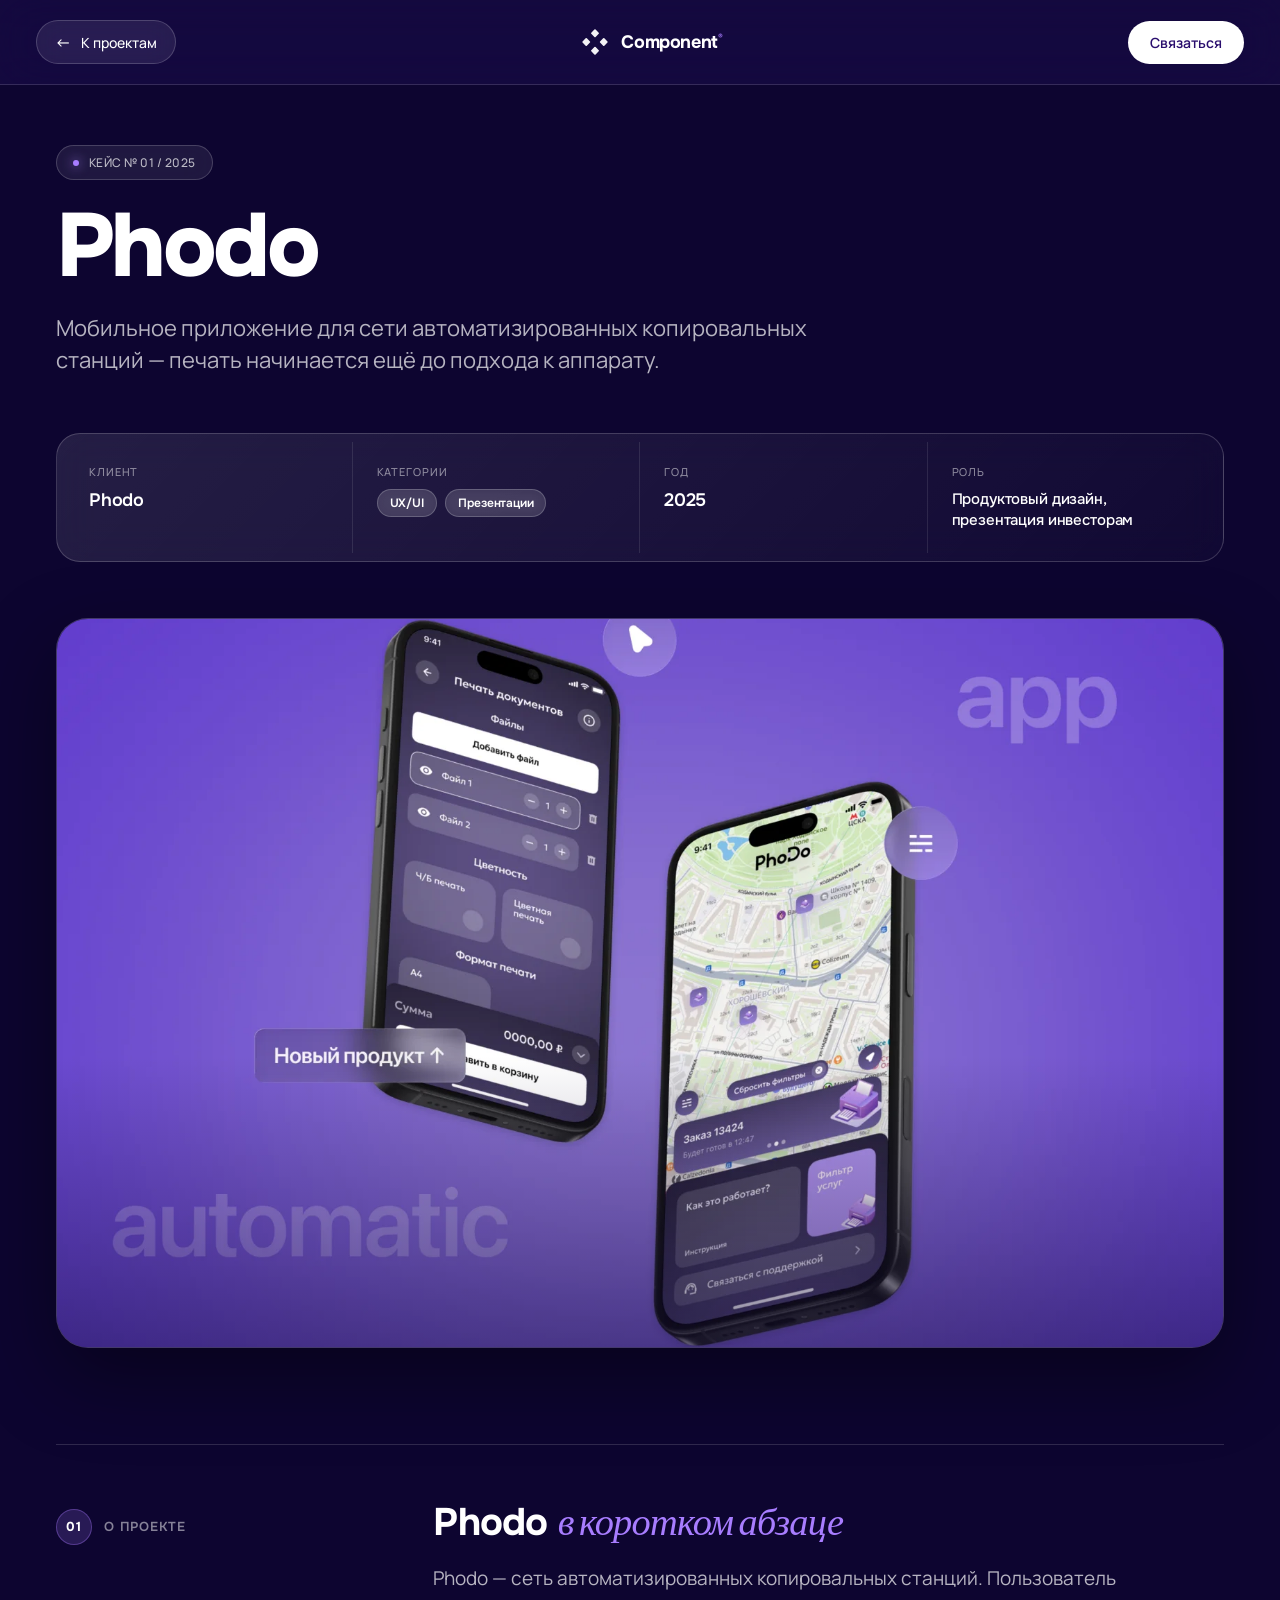
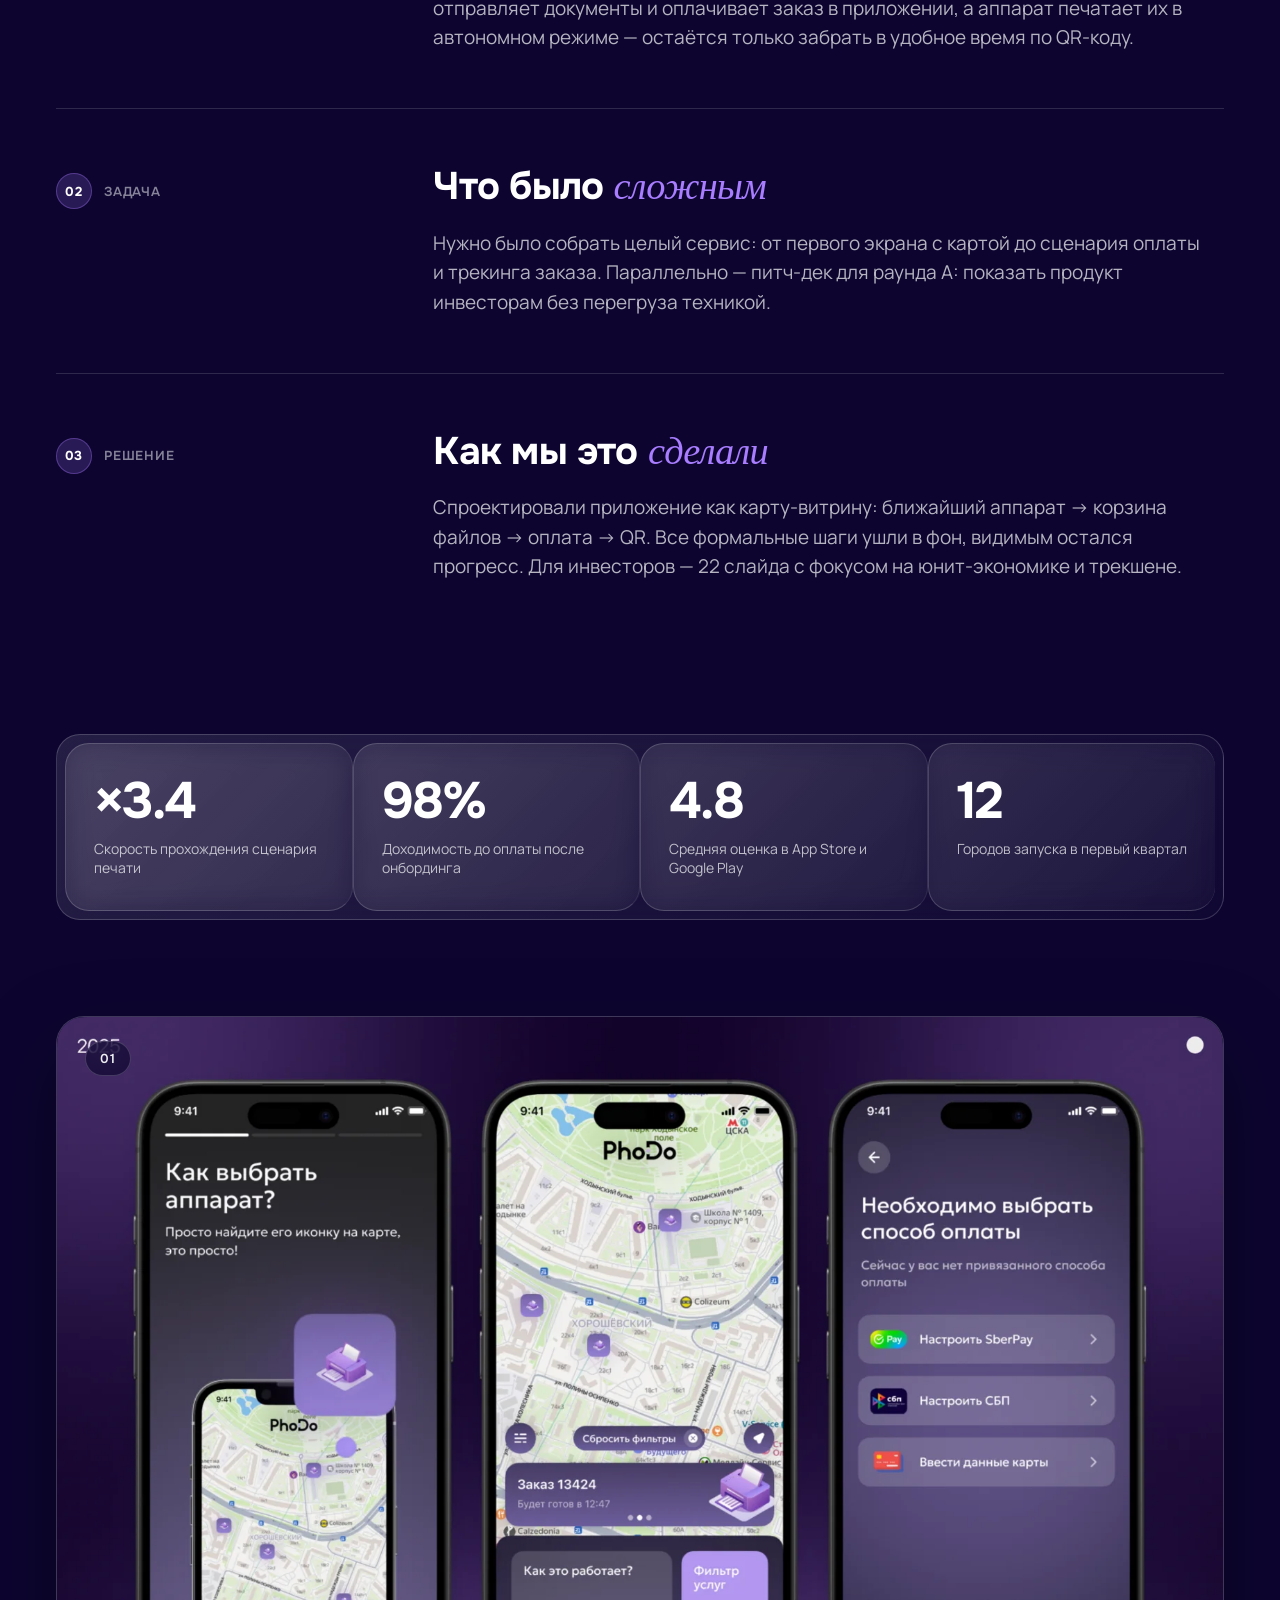
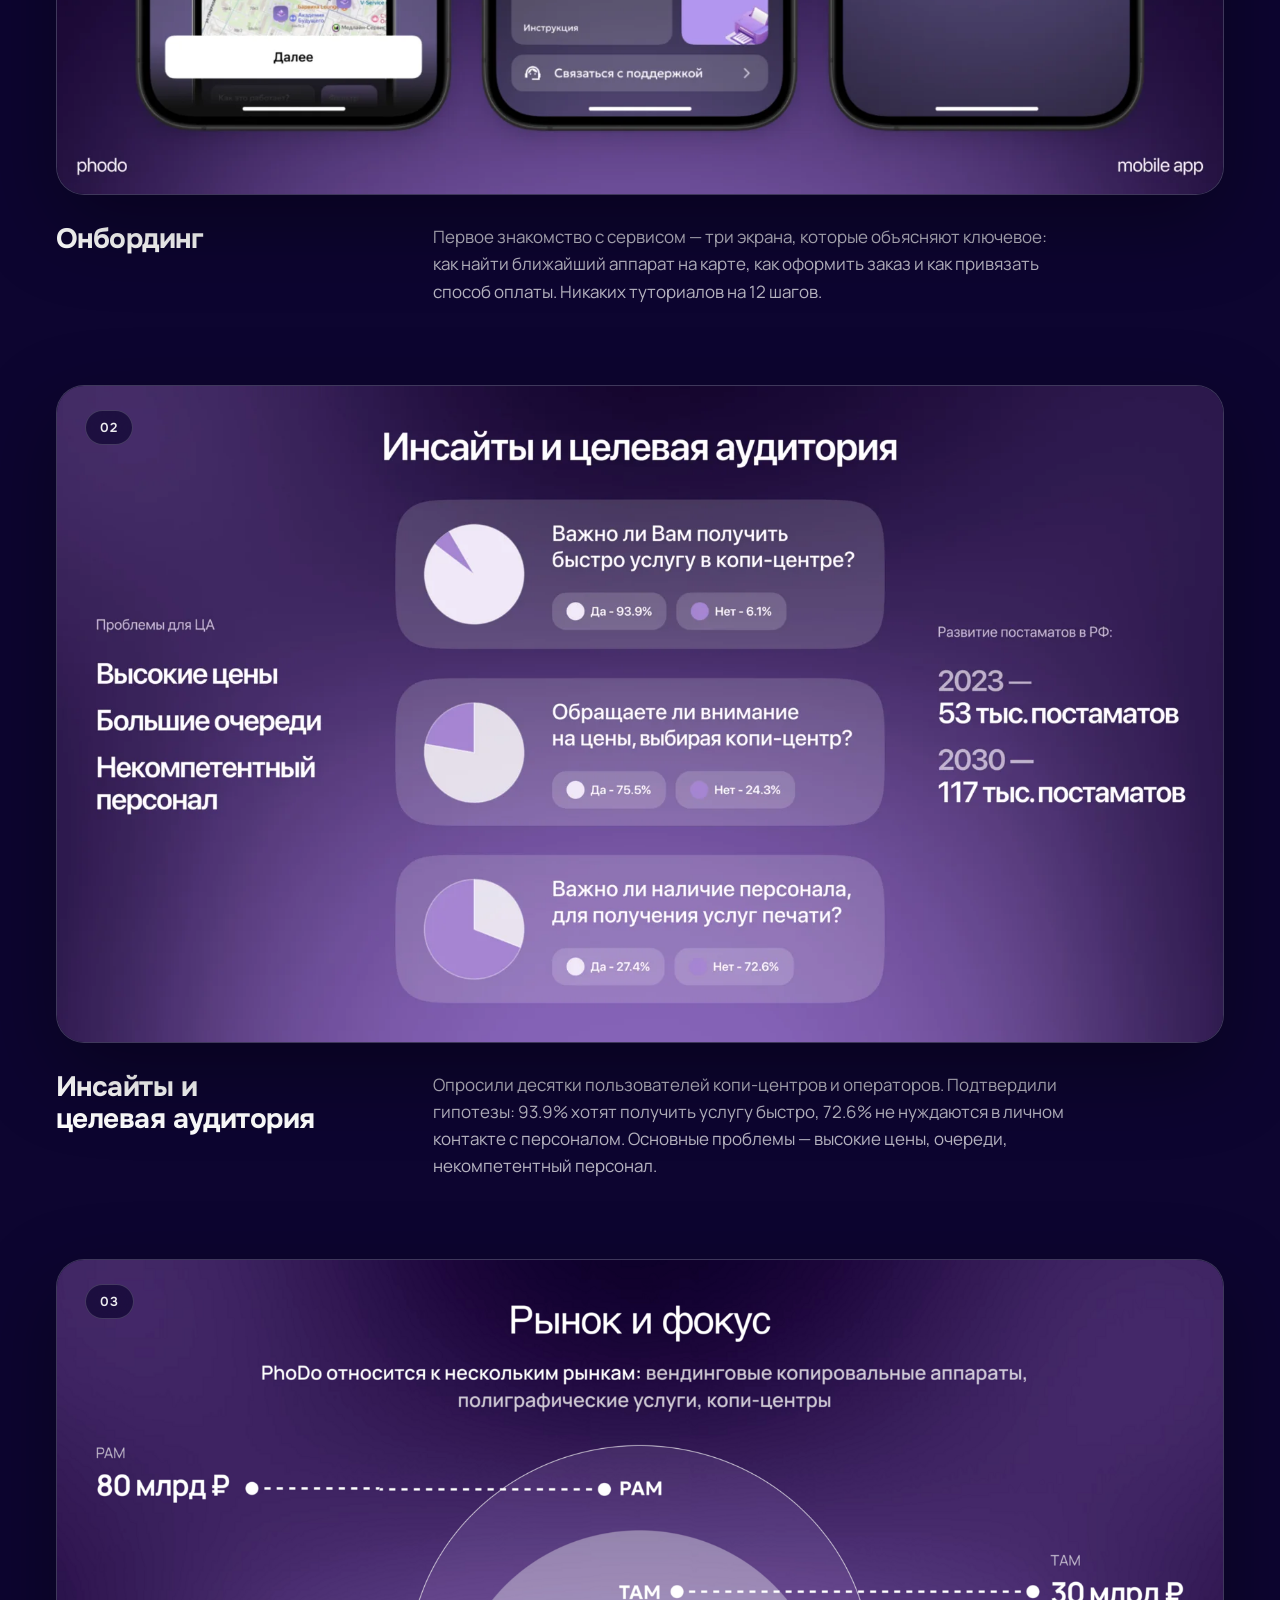
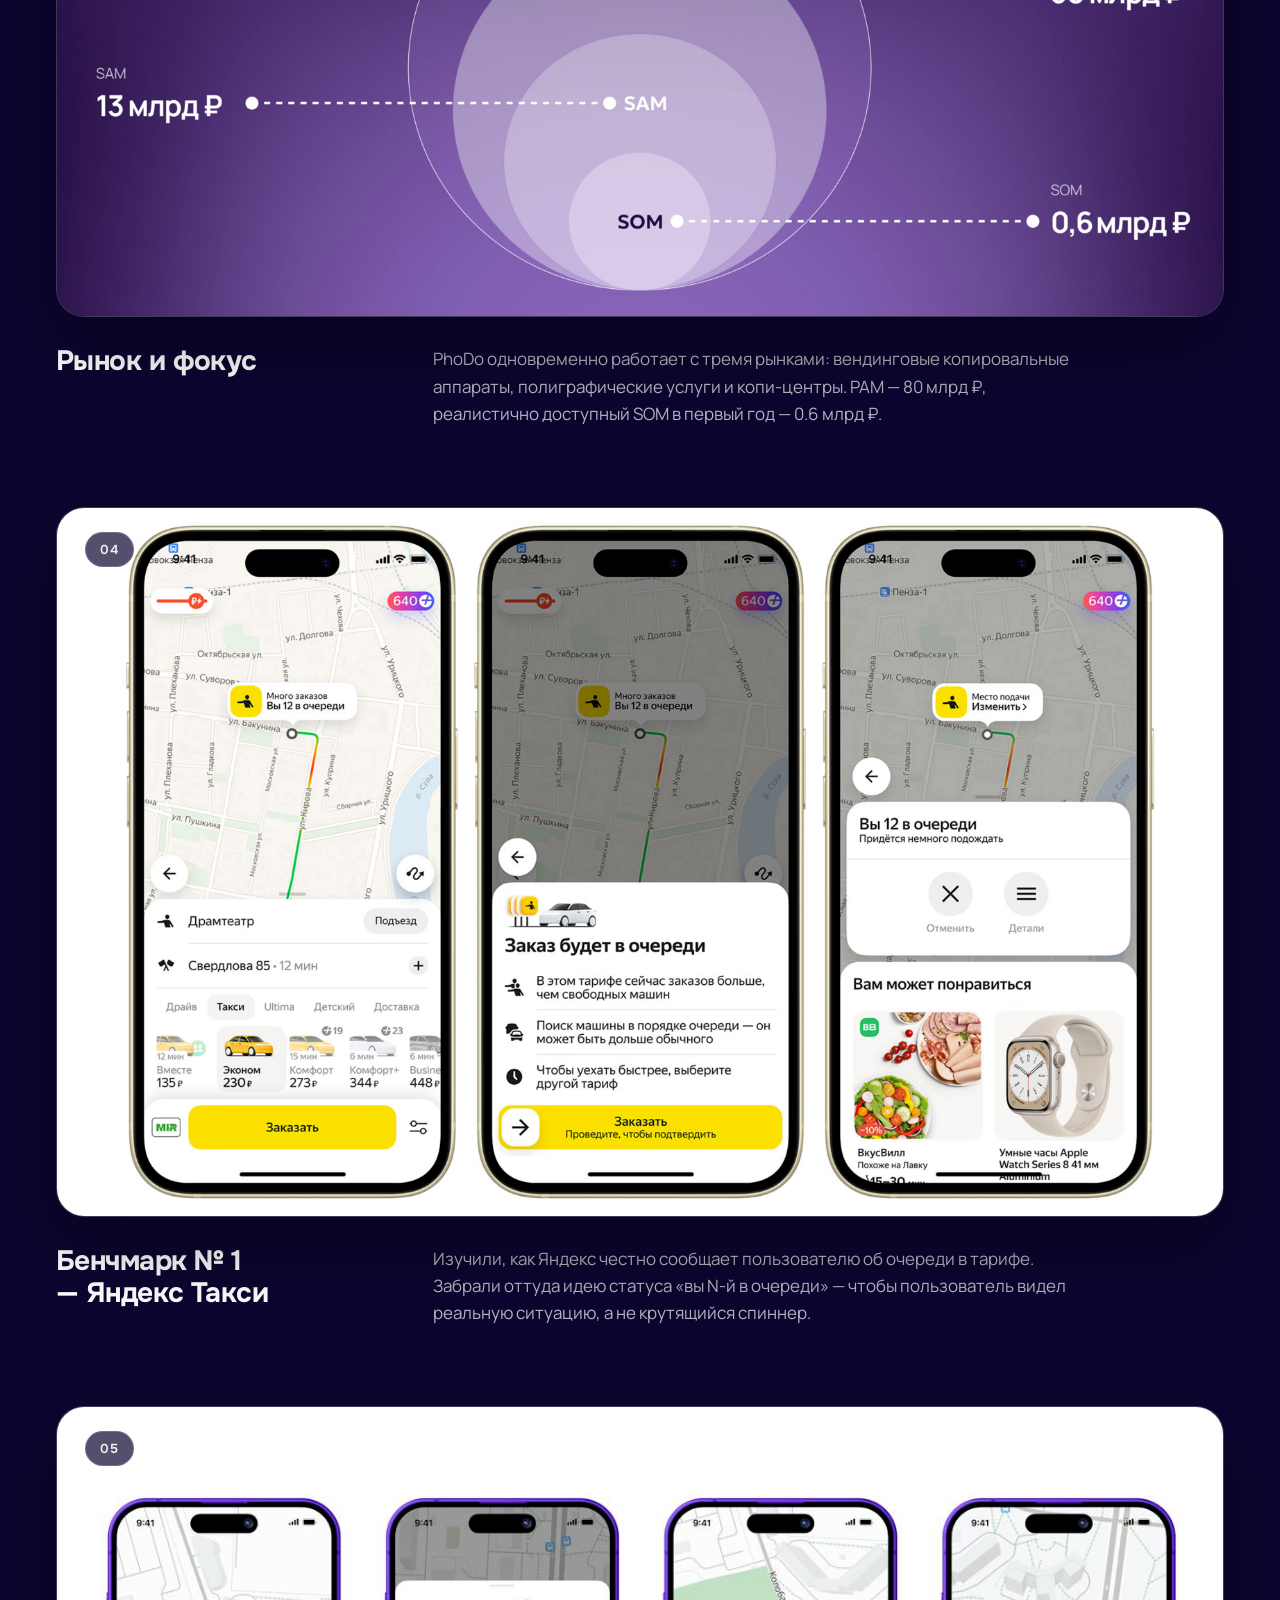
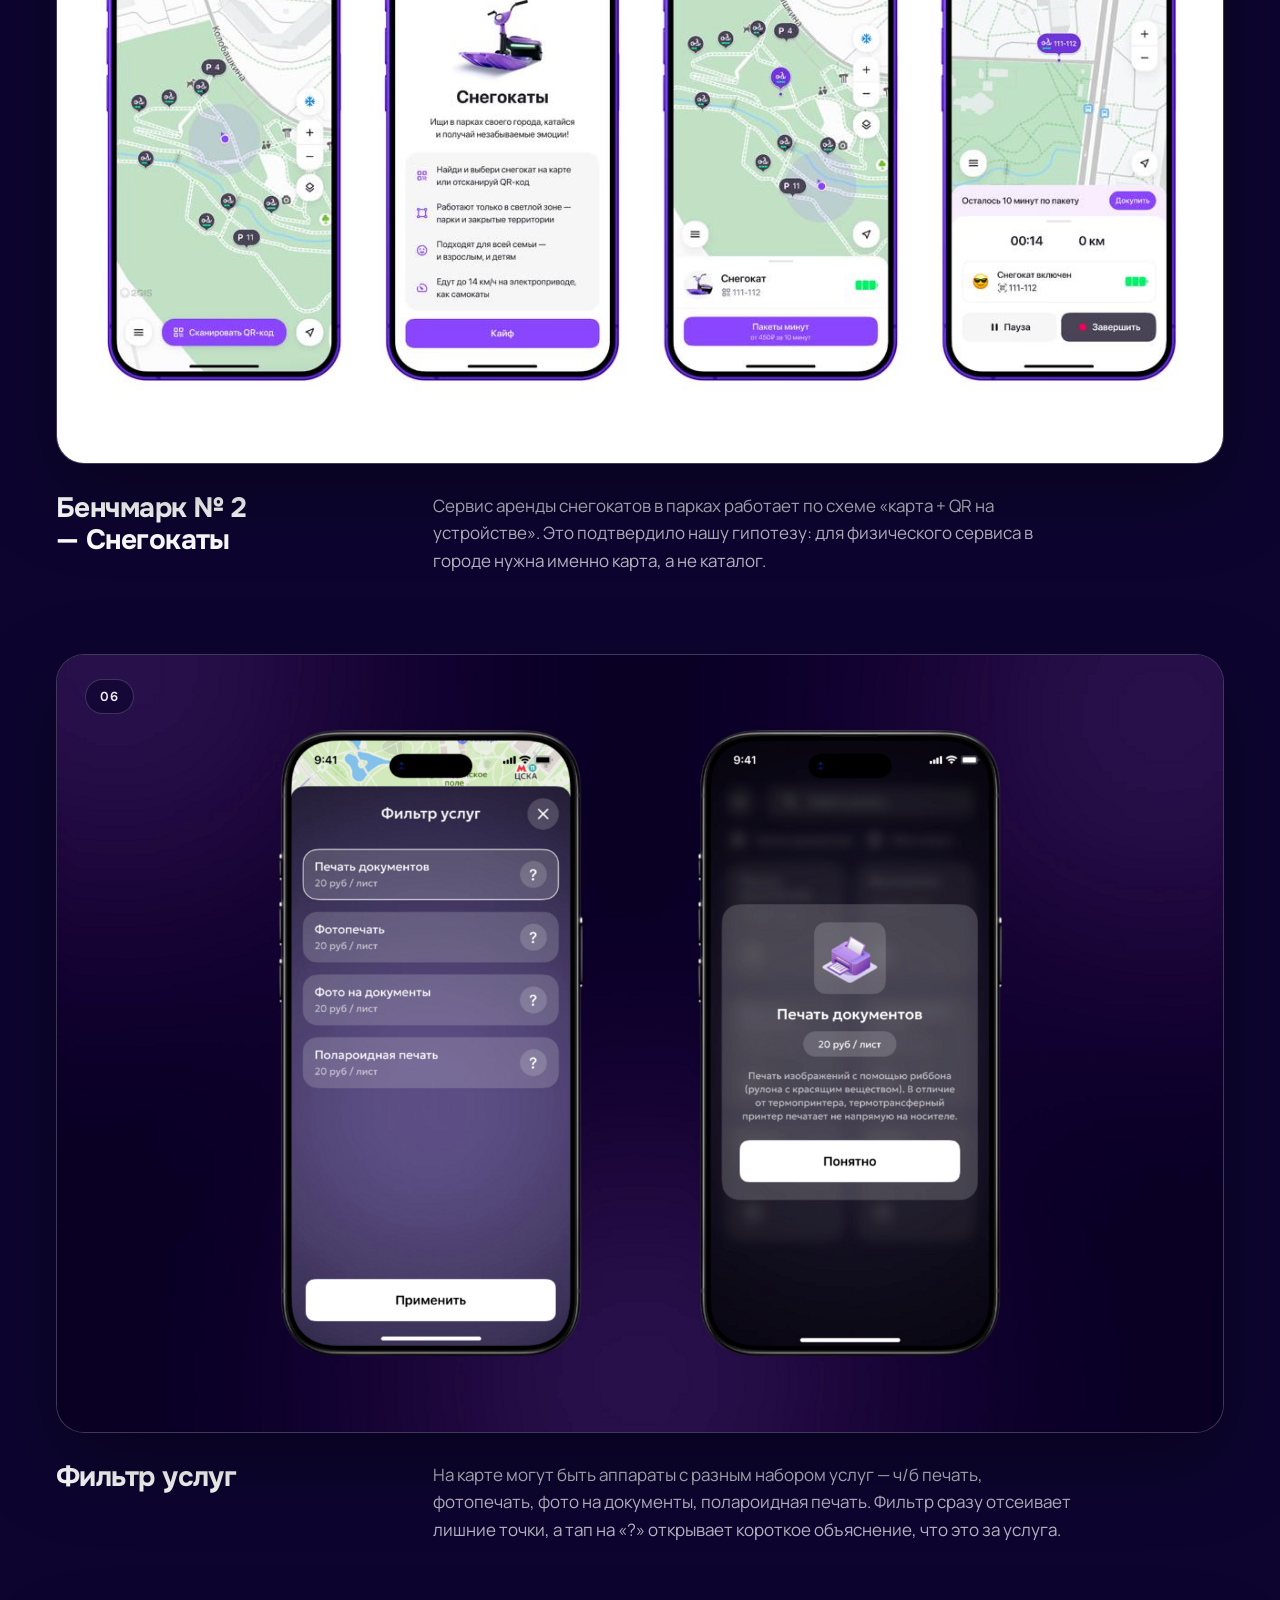
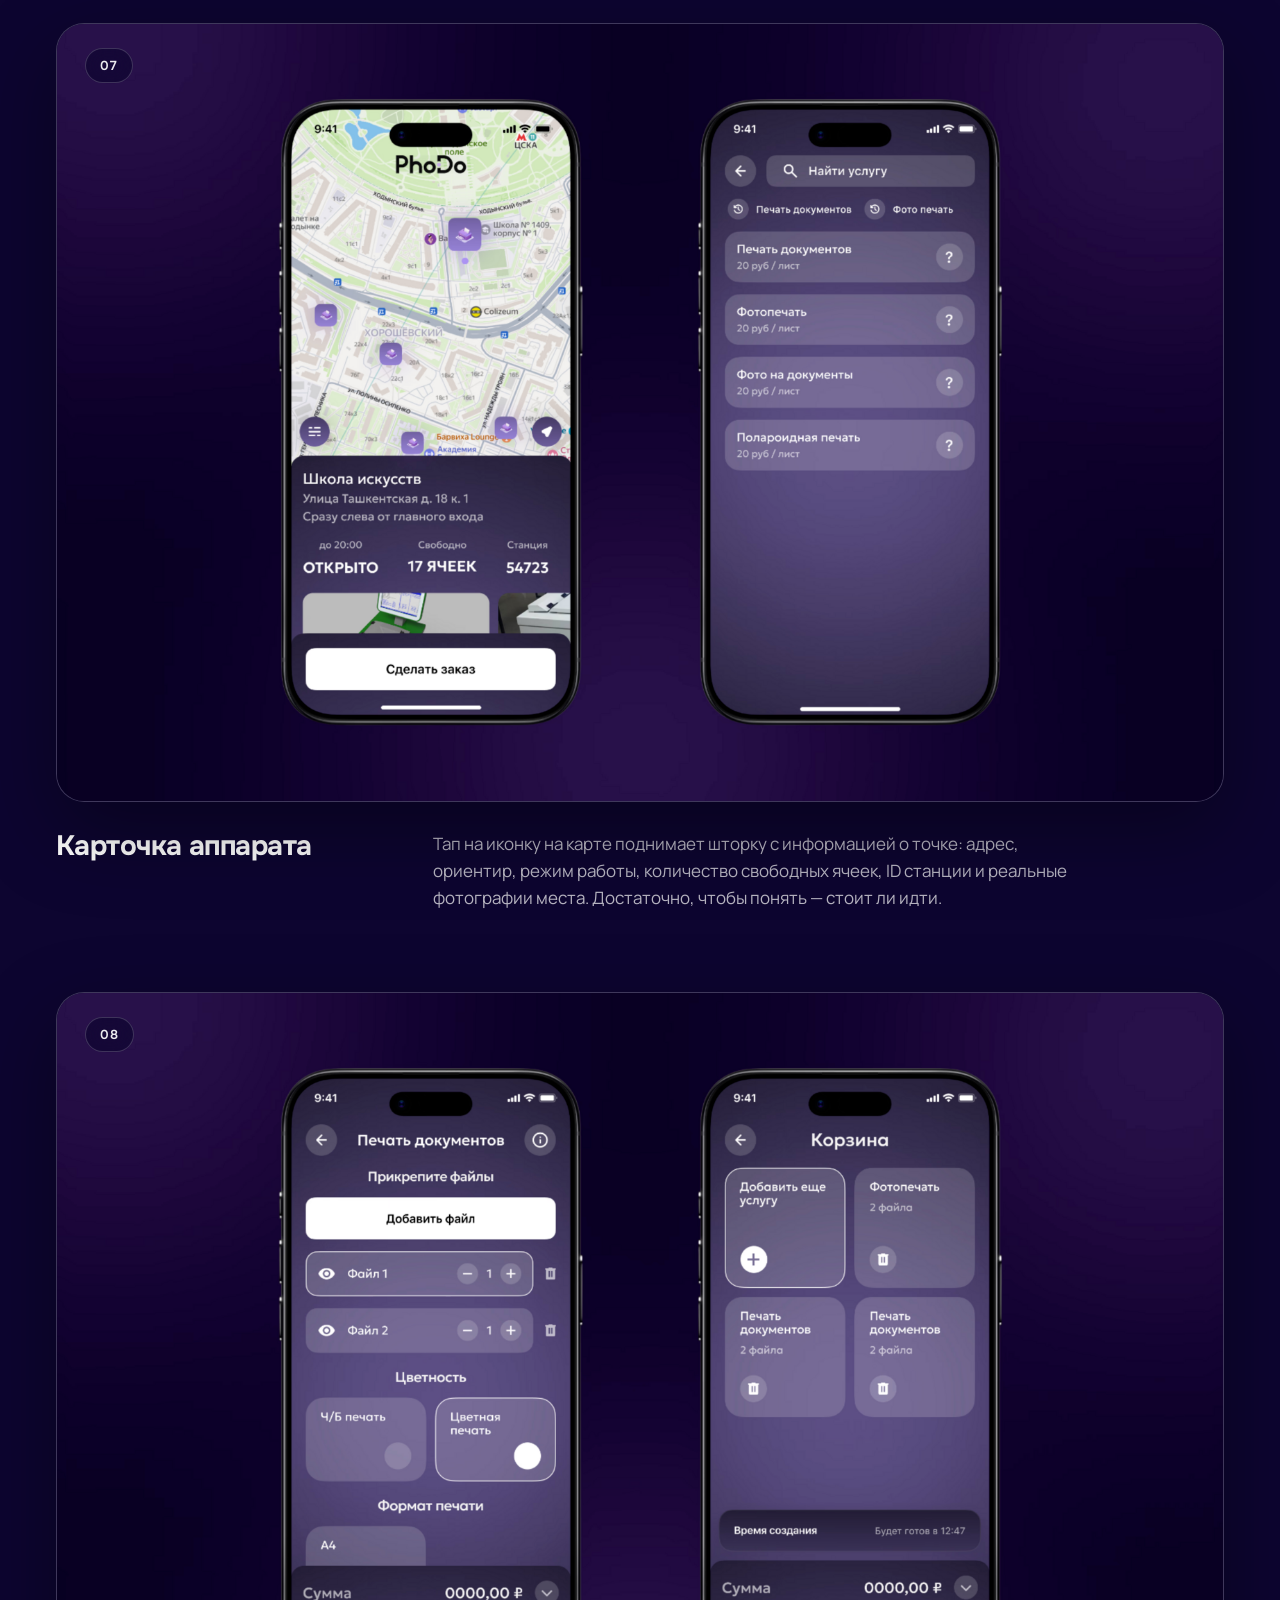
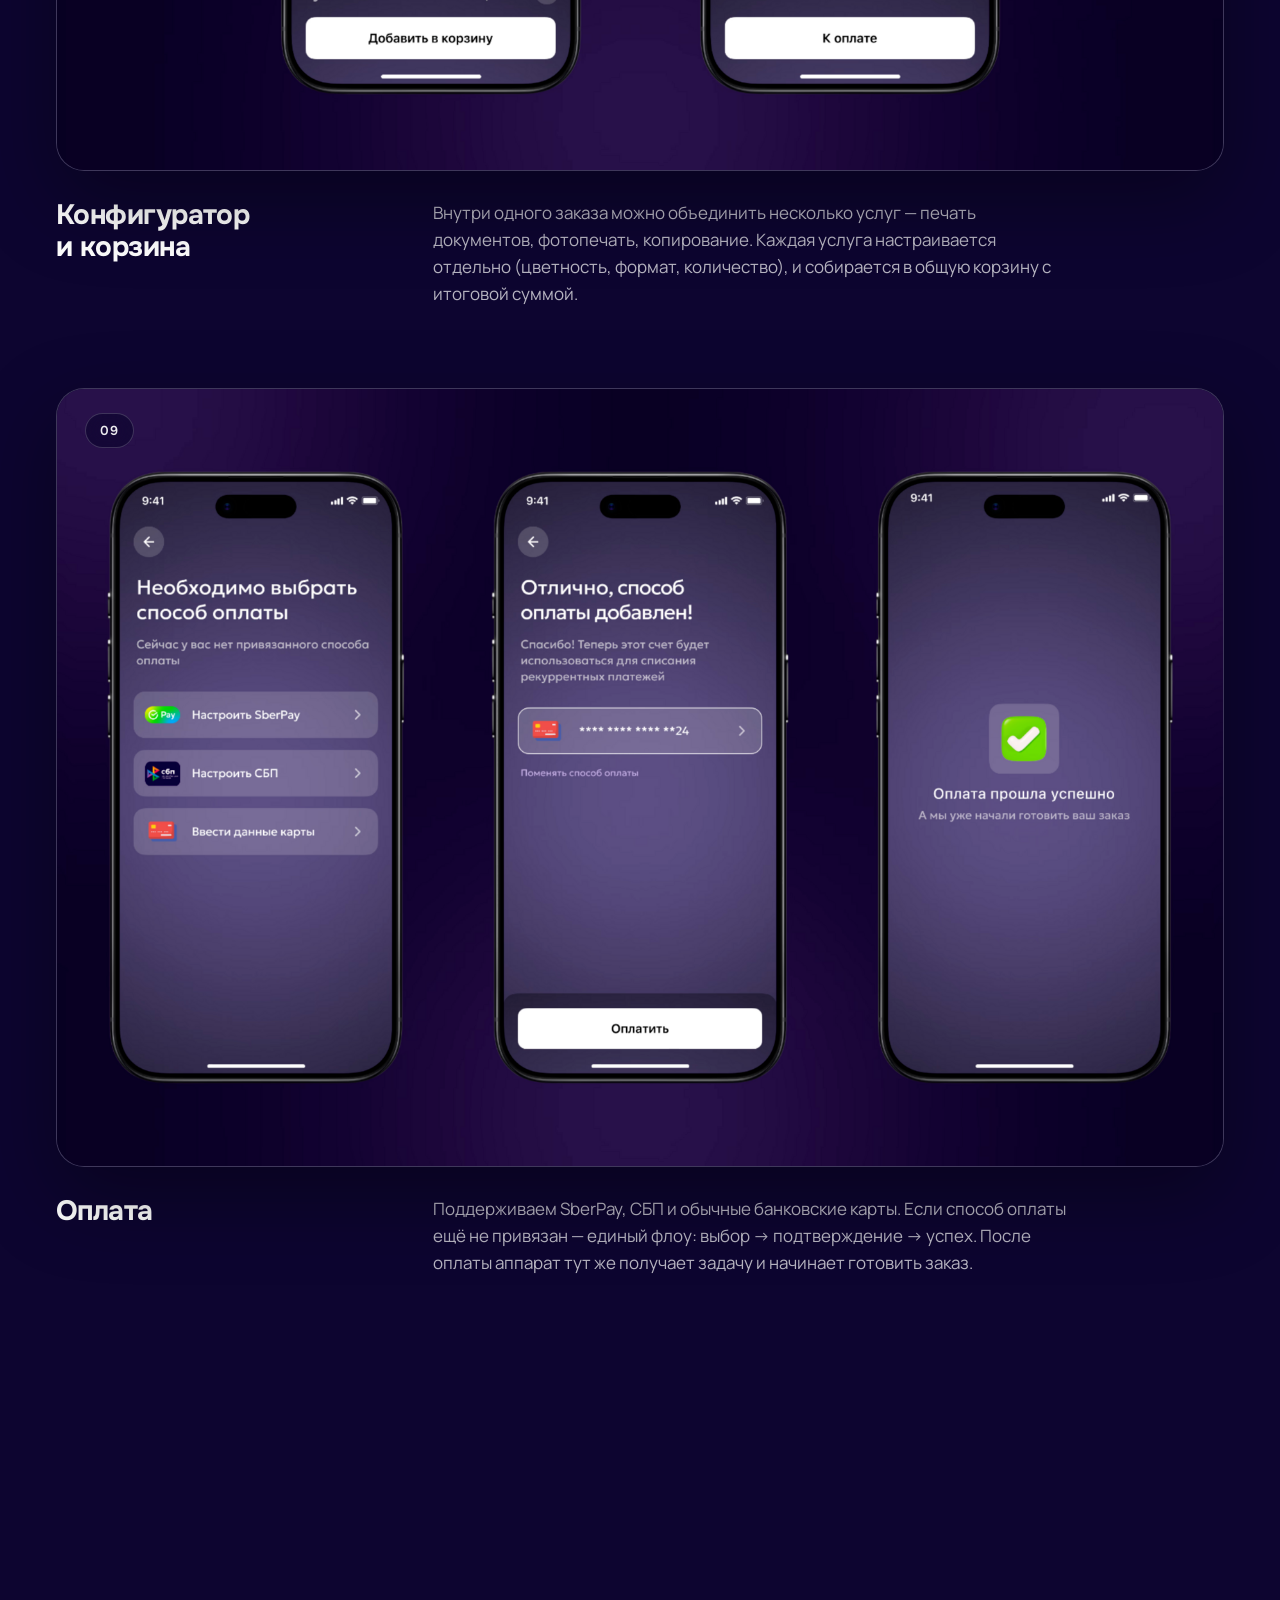
==== Case.html @ b70593be "Initial commit Created from https://vercel.com/new" ====
<!doctype html>
<html lang="ru">
<head>
<meta charset="utf-8" />
<meta name="viewport" content="width=device-width, initial-scale=1" />
<title>Кейс — Component®</title>
<link rel="stylesheet" href="case.css" />
<link rel="stylesheet" href="case-page.css" />
</head>
<body>

<nav class="cs-nav">
  <a href="Landing.html" class="cs-nav-back">
    <span style="font-size:16px">←</span> К проектам
  </a>
  <a href="Landing.html" class="cs-nav-logo" style="gap:12px;">
    <svg viewBox="0 0 32 32" width="28" height="28" aria-hidden="true">
      <g fill="rgba(255,255,255,0.95)">
        <rect x="12.5" y="2.5" width="7" height="7" rx="1" transform="rotate(45 16 6)"/>
        <rect x="2.5" y="12.5" width="7" height="7" rx="1" transform="rotate(45 6 16)"/>
        <rect x="22.5" y="12.5" width="7" height="7" rx="1" transform="rotate(45 26 16)"/>
        <rect x="12.5" y="22.5" width="7" height="7" rx="1" transform="rotate(45 16 26)"/>
      </g>
    </svg>
    <span>Component<sup style="font-size:10px;color:var(--bg-glow);font-weight:500">®</sup></span>
  </a>
  <a href="Landing.html#contact" class="cs-nav-cta">Связаться</a>
</nav>

<main id="cs-root" class="cs-wrap"></main>

<script src="cases-data.js"></script>
<script>
(function () {
  const params = new URLSearchParams(location.search);
  const id = params.get('id') || (window.CASES[0] && window.CASES[0].id);
  const data = window.CASES.find(c => c.id === id) || window.CASES[0];
  const root = document.getElementById('cs-root');

  if (!data) {
    root.innerHTML = '<h1 style="font-size:48px;font-family:var(--display)">Кейс не найден</h1><p style="color:var(--fg-dim);margin-top:16px"><a href="Landing.html" style="border-bottom:1px solid currentColor">Вернуться к проектам →</a></p>';
    return;
  }

  document.title = `${data.name} — Кейс · Component®`;

  const catLabels = data.cats.map(c => window.CAT_LABEL[c] || c);
  const otherCases = window.CASES.filter(c => c.id !== data.id).slice(0, 3);
  // pick 3 others, looping after current
  const idx = window.CASES.findIndex(c => c.id === data.id);
  const ordered = [...window.CASES.slice(idx + 1), ...window.CASES.slice(0, idx)].slice(0, 3);

  root.innerHTML = `
    <div class="cs-eyebrow"><span class="dot"></span> Кейс № ${data.num} / ${data.year}</div>

    <h1 class="cs-title">${data.name}</h1>

    <p class="cs-lead">${data.lead}</p>

    <div class="cs-meta">
      <div class="cs-meta-item">
        <span class="cs-meta-lbl">Клиент</span>
        <span class="cs-meta-val">${data.client}</span>
      </div>
      <div class="cs-meta-item">
        <span class="cs-meta-lbl">Категории</span>
        <span class="cs-meta-val">${catLabels.map(l => `<span class="pill">${l}</span>`).join(' ')}</span>
      </div>
      <div class="cs-meta-item">
        <span class="cs-meta-lbl">Год</span>
        <span class="cs-meta-val">${data.year}</span>
      </div>
      <div class="cs-meta-item">
        <span class="cs-meta-lbl">Роль</span>
        <span class="cs-meta-val" style="font-size:15px;line-height:1.4;font-weight:500">${data.role}</span>
      </div>
    </div>

    <div class="cs-img-cover">
      <img src="${data.cover}" alt="${data.name}" />
    </div>

    <section class="cs-story cs-reveal">
      <div class="cs-story-lbl"><span class="num">01</span>О проекте</div>
      <div>
        <h2 class="cs-story-h">${data.name} <em>в коротком абзаце</em></h2>
        <p class="cs-story-p">${data.about}</p>
      </div>
    </section>

    <section class="cs-story cs-reveal">
      <div class="cs-story-lbl"><span class="num">02</span>Задача</div>
      <div>
        <h2 class="cs-story-h">Что было <em>сложным</em></h2>
        <p class="cs-story-p">${data.challenge}</p>
      </div>
    </section>

    <section class="cs-story cs-reveal">
      <div class="cs-story-lbl"><span class="num">03</span>Решение</div>
      <div>
        <h2 class="cs-story-h">Как мы это <em>сделали</em></h2>
        <p class="cs-story-p">${data.solution}</p>
      </div>
    </section>

    ${data.stats && data.stats.length ? `
      <div class="cs-stats-row cs-reveal">
        ${data.stats.map(s => `
          <div class="cs-stat">
            <div class="v">${s.v}</div>
            <div class="l">${s.l}</div>
          </div>
        `).join('')}
      </div>
    ` : ''}

    ${data.gallery && data.gallery.length ? `
      <section class="cs-gallery">
        ${data.gallery.map((g, i) => `
          <figure class="cs-gallery-item cs-reveal">
            <div class="cs-gallery-img">
              <span class="cs-gallery-num">${String(i + 1).padStart(2, '0')}</span>
              <img src="${g.img}" alt="${g.title}" loading="lazy" />
            </div>
            <figcaption class="cs-gallery-cap">
              <h3>${g.title}</h3>
              <p>${g.text}</p>
            </figcaption>
          </figure>
        `).join('')}
      </section>
    ` : ''}

    <section class="cs-reveal" style="margin-top:80px">
      <div class="cs-others-head">
        <h2>Другие <em>работы</em></h2>
        <a href="Landing.html#works">Все проекты →</a>
      </div>
      <div class="cs-others-grid">
        ${ordered.map(c => `
          <a class="cs-other-card" href="Case.html?id=${c.id}">
            <img src="${c.cover}" alt="${c.name}" />
            <div class="label">
              <div>
                <div class="tag">${c.cats.map(cc => window.CAT_LABEL[cc]).join(' · ')} · ${c.year}</div>
                <div class="name">${c.name}</div>
              </div>
              <div class="arrow">→</div>
            </div>
          </a>
        `).join('')}
      </div>
    </section>

    <div class="cs-bigcta cs-reveal">
      <h3>Сделаем что-то <em>похожее</em> для вас?</h3>
      <p>Расскажите о задаче — ответим в течение одного рабочего дня и предложим, как двигаться дальше.</p>
      <a href="Landing.html#contact">Начать проект →</a>
    </div>
  `;

  // Reveal on scroll
  const io = new IntersectionObserver((entries) => {
    entries.forEach(e => {
      if (e.isIntersecting) {
        e.target.classList.add('in');
        io.unobserve(e.target);
      }
    });
  }, { threshold: 0.12 });
  root.querySelectorAll('.cs-reveal').forEach(el => io.observe(el));

  // Scroll to top on case change
  window.scrollTo({ top: 0, behavior: 'instant' });
})();
</script>
</body>
</html>
---- case.css ----
/* Case page — purple glassmorphism, matches Landing.html */

@import url('https://fonts.googleapis.com/css2?family=Onest:wght@400;500;600;700;800&family=Manrope:wght@400;500;600;700&family=Instrument+Serif:ital@0;1&display=swap');

:root {
  --bg-1: #1a0d4a;
  --bg-2: #4a1ea8;
  --bg-3: #7a3dd6;
  --bg-glow: #a87dff;
  --fg: #ffffff;
  --fg-dim: rgba(255, 255, 255, 0.7);
  --fg-mute: rgba(255, 255, 255, 0.5);
  --line: rgba(255, 255, 255, 0.14);
  --line-strong: rgba(255, 255, 255, 0.32);
  --glass-bg: rgba(255, 255, 255, 0.08);
  --glass-border: rgba(255, 255, 255, 0.18);
  --accent: #ffffff;
  --accent-ink: #2a0e6e;
  --display: 'Onest', 'Manrope', -apple-system, sans-serif;
  --body: 'Manrope', -apple-system, sans-serif;
  --serif: 'Instrument Serif', 'Times New Roman', serif;
}

* { box-sizing: border-box; margin: 0; padding: 0; }

html, body {
  background: #0d0530;
  color: var(--fg);
  font-family: var(--body);
  -webkit-font-smoothing: antialiased;
  text-rendering: optimizeLegibility;
}
a { color: inherit; text-decoration: none; }
button { font: inherit; color: inherit; background: none; border: none; cursor: pointer; }
img { max-width: 100%; display: block; }

/* purple ambience like landing hero */
body::before {
  content: '';
  position: fixed; inset: 0;
  background:
    radial-gradient(ellipse 80% 60% at 70% 10%, rgba(168, 125, 255, 0.45), transparent 60%),
    radial-gradient(ellipse 70% 50% at 20% 90%, rgba(122, 61, 214, 0.45), transparent 60%),
    linear-gradient(180deg, #2a0e6e 0%, #1a0848 50%, #0d0530 100%);
  z-index: -2;
  pointer-events: none;
}
/* soft glass orbs */
body::after {
  content: '';
  position: fixed;
  width: 480px; height: 480px;
  border-radius: 50%;
  top: 40%; left: -180px;
  background: radial-gradient(circle, rgba(168,125,255,0.35), transparent 65%);
  filter: blur(40px);
  z-index: -1;
  pointer-events: none;
}

/* nav */
.cs-nav {
  position: sticky; top: 0; z-index: 50;
  display: flex; align-items: center; justify-content: space-between;
  padding: 20px 36px;
  background: rgba(26, 13, 74, 0.6);
  backdrop-filter: blur(24px);
  -webkit-backdrop-filter: blur(24px);
  border-bottom: 1px solid var(--line);
}
.cs-nav-back {
  display: inline-flex; align-items: center; gap: 10px;
  padding: 10px 18px;
  background: var(--glass-bg);
  border: 1px solid var(--glass-border);
  border-radius: 999px;
  font-size: 14px; font-weight: 500;
  backdrop-filter: blur(14px);
  transition: background .25s, border-color .25s;
}
.cs-nav-back:hover { background: rgba(255,255,255,0.14); border-color: rgba(255,255,255,0.32); }
.cs-nav-logo {
  font-family: var(--display); font-weight: 700; font-size: 18px; letter-spacing: -0.02em;
  display: inline-flex; align-items: center; gap: 10px;
}
.cs-nav-logo-mark {
  width: 28px; height: 28px;
  border-radius: 8px;
  background: linear-gradient(135deg, rgba(255,255,255,0.95), rgba(168,125,255,0.7));
  display: flex; align-items: center; justify-content: center;
  font-family: var(--serif); font-style: italic; color: var(--accent-ink); font-size: 18px; font-weight: 400;
}
.cs-nav-cta {
  padding: 12px 22px;
  background: var(--fg);
  color: var(--accent-ink);
  border-radius: 999px;
  font-weight: 600; font-size: 14px;
  transition: transform .25s, box-shadow .25s;
}
.cs-nav-cta:hover { transform: translateY(-1px); box-shadow: 0 12px 32px rgba(255,255,255,0.18); }

/* page */
.cs-wrap { max-width: 1240px; margin: 0 auto; padding: 60px 36px 120px; position: relative; z-index: 1; }

/* header */
.cs-eyebrow {
  display: inline-flex; align-items: center; gap: 10px;
  padding: 8px 16px;
  background: var(--glass-bg);
  border: 1px solid var(--glass-border);
  border-radius: 999px;
  backdrop-filter: blur(14px);
  font-family: var(--body); font-size: 12px; letter-spacing: 0.04em;
  text-transform: uppercase; color: var(--fg-dim); font-weight: 500;
  margin-bottom: 24px;
}
.cs-eyebrow .dot { width: 6px; height: 6px; border-radius: 50%; background: var(--bg-glow); box-shadow: 0 0 12px var(--bg-glow); }

.cs-title {
  font-family: var(--display);
  font-weight: 800;
  font-size: clamp(48px, 7vw, 96px);
  line-height: 0.95;
  letter-spacing: -0.04em;
  margin-bottom: 24px;
}
.cs-title em { font-family: var(--serif); font-style: italic; font-weight: 400; color: var(--bg-glow); }

.cs-lead {
  font-size: 22px;
  line-height: 1.45;
  color: var(--fg-dim);
  max-width: 64ch;
  margin-bottom: 56px;
}

/* meta strip — glass card */
.cs-meta {
  display: grid;
  grid-template-columns: repeat(4, 1fr);
  gap: 0;
  padding: 8px;
  background: linear-gradient(135deg, rgba(255,255,255,0.1), rgba(255,255,255,0.02));
  border: 1px solid var(--glass-border);
  border-radius: 24px;
  backdrop-filter: blur(18px);
  -webkit-backdrop-filter: blur(18px);
  margin-bottom: 56px;
}
.cs-meta-item {
  padding: 22px 24px;
  border-right: 1px solid rgba(255,255,255,0.1);
  display: flex; flex-direction: column; gap: 10px;
}
.cs-meta-item:last-child { border-right: none; }
.cs-meta-lbl {
  font-family: var(--body); font-size: 11px; letter-spacing: 0.08em;
  text-transform: uppercase; color: var(--fg-mute); font-weight: 500;
}
.cs-meta-val {
  font-family: var(--display); font-size: 18px; font-weight: 600;
  letter-spacing: -0.01em;
}
.cs-meta-val .pill {
  display: inline-block;
  padding: 5px 12px;
  background: rgba(255,255,255,0.12);
  border: 1px solid rgba(255,255,255,0.2);
  border-radius: 999px;
  font-size: 12px;
  font-weight: 600;
  margin-right: 4px;
  backdrop-filter: blur(8px);
}

/* cover — purple glass scene */
.cs-cover {
  position: relative;
  aspect-ratio: 16/10;
  border-radius: 32px;
  overflow: hidden;
  background:
    radial-gradient(ellipse 60% 80% at 30% 30%, rgba(168, 125, 255, 0.55), transparent 60%),
    radial-gradient(ellipse 60% 80% at 80% 80%, rgba(122, 61, 214, 0.55), transparent 60%),
    linear-gradient(160deg, #4a1ea8 0%, #2a0e6e 100%);
  margin-bottom: 80px;
  border: 1px solid var(--glass-border);
  box-shadow: 0 30px 80px rgba(42, 14, 110, 0.5);
}
.cs-cover::before {
  content: ''; position: absolute;
  width: 360px; height: 360px; border-radius: 50%;
  top: -120px; right: -80px;
  background: radial-gradient(circle, rgba(168,125,255,0.5), transparent 65%);
  filter: blur(30px);
}
.cs-cover-stamp {
  position: absolute; top: 28px; left: 32px;
  font-family: var(--display); font-size: 14px; font-weight: 600;
  color: rgba(255,255,255,0.85);
  letter-spacing: -0.01em;
  z-index: 2;
}
.cs-cover-dot {
  position: absolute; top: 28px; right: 32px;
  width: 14px; height: 14px; border-radius: 50%;
  background: rgba(255,255,255,0.95);
  box-shadow: 0 0 0 6px rgba(255,255,255,0.12);
  z-index: 2;
}
.cs-cover-foot {
  position: absolute; left: 0; right: 0; bottom: 0;
  display: flex; justify-content: space-between;
  padding: 24px 32px;
  font-family: var(--display); font-size: 14px; font-weight: 500;
  color: rgba(255,255,255,0.75);
  letter-spacing: -0.005em;
  z-index: 2;
}
.cs-cover-phones {
  position: absolute; inset: 12% 8% 0 8%;
  display: grid; grid-template-columns: repeat(3, 1fr); gap: 28px;
  align-items: end;
  z-index: 1;
}
.cs-phone {
  position: relative;
  background: #0a0a0a;
  border-radius: 36px;
  border: 4px solid rgba(255,255,255,0.1);
  aspect-ratio: 9/19;
  overflow: hidden;
  box-shadow: 0 30px 80px rgba(0,0,0,0.5), 0 0 0 1px rgba(255,255,255,0.06);
}
.cs-phone::before {
  content: ''; position: absolute; top: 8px; left: 50%;
  transform: translateX(-50%);
  width: 86px; height: 24px; border-radius: 14px;
  background: #000;
  z-index: 2;
}
.cs-phone .scr {
  position: absolute; inset: 0;
  background: linear-gradient(180deg, #4a1ea8 0%, #1a0848 100%);
  padding: 44px 16px 16px;
  display: flex; flex-direction: column;
  font-size: 10px; color: #fff;
}
.cs-phone .scr-time {
  position: absolute; top: 16px; left: 22px;
  font-size: 11px; font-weight: 600;
}
.cs-phone .scr-bars {
  position: absolute; top: 16px; right: 22px;
  display: flex; gap: 4px;
}
.cs-phone .scr-bars i {
  display: block; width: 4px; height: 8px; background: #fff; border-radius: 1px;
}

/* section heading */
.cs-h2 {
  font-family: var(--display);
  font-weight: 700;
  font-size: clamp(36px, 4.5vw, 64px);
  letter-spacing: -0.03em;
  line-height: 1;
  margin: 80px 0 24px;
}
.cs-h2 em { font-family: var(--serif); font-style: italic; font-weight: 400; color: var(--bg-glow); }

/* photo + description block */
.cs-block {
  display: grid;
  grid-template-columns: 1.4fr 1fr;
  gap: 48px;
  align-items: center;
  margin-bottom: 60px;
}
.cs-block.is-reverse { grid-template-columns: 1fr 1.4fr; }
.cs-block.is-reverse .cs-block-media { order: 2; }
.cs-block-media {
  border-radius: 28px;
  overflow: hidden;
  aspect-ratio: 4/3;
  background: rgba(255,255,255,0.04);
  border: 1px solid var(--glass-border);
  position: relative;
  backdrop-filter: blur(14px);
  box-shadow: 0 30px 60px rgba(42, 14, 110, 0.35);
}
.cs-block-media .ph-purple {
  position: absolute; inset: 0;
  background:
    radial-gradient(circle at 30% 20%, rgba(168, 125, 255, 0.55), transparent 55%),
    radial-gradient(circle at 70% 80%, rgba(255,255,255,0.2), transparent 55%),
    linear-gradient(135deg, #4a1ea8, #1a0848);
}
.cs-block-media .ph-violet {
  position: absolute; inset: 0;
  background:
    radial-gradient(circle at 70% 30%, rgba(168, 125, 255, 0.65), transparent 55%),
    linear-gradient(135deg, #2a0e6e, #0d0530);
}
.cs-block-media .ph-glow {
  position: absolute; inset: 0;
  background:
    radial-gradient(circle at 40% 60%, rgba(255, 255, 255, 0.25), transparent 55%),
    radial-gradient(circle at 80% 20%, rgba(168, 125, 255, 0.4), transparent 55%),
    linear-gradient(135deg, #4a1ea8, #2a0e6e);
}
.cs-block-media .ph-stripes {
  position: absolute; inset: 0;
  background-image: repeating-linear-gradient(135deg, transparent 0 18px, rgba(255,255,255,0.06) 18px 19px);
}
.cs-block-media .ph-label {
  position: absolute; bottom: 22px; left: 24px;
  display: inline-flex; align-items: center; gap: 8px;
  padding: 6px 12px;
  background: rgba(0,0,0,0.32);
  border: 1px solid rgba(255,255,255,0.15);
  border-radius: 999px;
  backdrop-filter: blur(10px);
  font-size: 11px; letter-spacing: 0.06em;
  text-transform: uppercase; color: rgba(255,255,255,0.85); font-weight: 500;
}
.cs-block-media .ph-orb {
  position: absolute;
  width: 56%; height: 56%;
  top: 22%; left: 22%;
  border-radius: 50%;
  background: linear-gradient(135deg, rgba(255,255,255,0.5), rgba(168,125,255,0.3));
  border: 1px solid rgba(255,255,255,0.25);
  backdrop-filter: blur(20px);
  box-shadow: 0 20px 60px rgba(0,0,0,0.4);
  display: flex; align-items: center; justify-content: center;
  color: rgba(255,255,255,0.92);
  font-family: var(--serif); font-style: italic; font-size: 5rem;
  font-weight: 400;
}

.cs-block-num {
  display: inline-block;
  padding: 6px 14px;
  background: var(--glass-bg);
  border: 1px solid var(--glass-border);
  border-radius: 999px;
  backdrop-filter: blur(14px);
  font-size: 11px; letter-spacing: 0.08em;
  text-transform: uppercase; color: var(--fg-dim);
  margin-bottom: 18px; font-weight: 500;
}
.cs-block-h {
  font-family: var(--display); font-weight: 700;
  font-size: clamp(28px, 2.8vw, 40px);
  letter-spacing: -0.025em; line-height: 1.05;
  margin-bottom: 18px;
}
.cs-block-h em { font-family: var(--serif); font-style: italic; font-weight: 400; color: var(--bg-glow); }
.cs-block-p {
  font-size: 17px; line-height: 1.6; color: var(--fg-dim);
  max-width: 52ch;
}

/* outcome stats — glass tiles */
.cs-stats {
  display: grid; grid-template-columns: repeat(4, 1fr);
  gap: 16px;
  margin: 80px 0;
}
.cs-stat {
  padding: 36px 28px;
  background: linear-gradient(135deg, rgba(255,255,255,0.08), rgba(255,255,255,0.02));
  border: 1px solid var(--glass-border);
  border-radius: 24px;
  backdrop-filter: blur(14px);
  -webkit-backdrop-filter: blur(14px);
}
.cs-stat-num {
  font-family: var(--display); font-weight: 700;
  font-size: 56px; letter-spacing: -0.04em; line-height: 1;
  margin-bottom: 12px;
}
.cs-stat-num em { font-family: var(--serif); font-style: italic; color: var(--bg-glow); font-weight: 400; }
.cs-stat-lbl { font-size: 14px; color: var(--fg-dim); line-height: 1.4; max-width: 28ch; }

/* CTA */
.cs-cta {
  position: relative;
  display: flex; align-items: center; justify-content: space-between;
  padding: 56px 64px;
  background: linear-gradient(135deg, rgba(168, 125, 255, 0.25), rgba(122, 61, 214, 0.1));
  border: 1px solid var(--glass-border);
  border-radius: 32px;
  backdrop-filter: blur(18px);
  -webkit-backdrop-filter: blur(18px);
  gap: 32px;
  overflow: hidden;
}
.cs-cta::before {
  content: '';
  position: absolute;
  width: 360px; height: 360px; border-radius: 50%;
  top: -160px; right: -120px;
  background: radial-gradient(circle, rgba(168,125,255,0.5), transparent 65%);
  filter: blur(30px);
}
.cs-cta h3 {
  position: relative;
  font-family: var(--display); font-weight: 700; font-size: clamp(28px, 2.6vw, 40px);
  letter-spacing: -0.025em; max-width: 22ch; line-height: 1.05;
}
.cs-cta h3 em { font-family: var(--serif); font-style: italic; font-weight: 400; color: var(--bg-glow); }
.cs-cta a {
  position: relative;
  display: inline-flex; align-items: center; gap: 12px;
  padding: 20px 32px;
  background: var(--fg); color: var(--accent-ink);
  border-radius: 999px;
  font-weight: 600; font-size: 15px;
  white-space: nowrap;
  transition: transform .25s, box-shadow .25s;
}
.cs-cta a:hover { transform: translateY(-2px); box-shadow: 0 16px 40px rgba(255,255,255,0.22); }

/* Discovery board */
.cs-discovery-board {
  position: absolute;
  inset: 12% 10%;
  display: grid;
  grid-template-columns: 1fr 1fr;
  grid-template-rows: 1fr 1fr;
  gap: 14px;
}
.cs-discovery-card {
  background: linear-gradient(135deg, rgba(255,255,255,0.18), rgba(255,255,255,0.04));
  border: 1px solid rgba(255,255,255,0.25);
  border-radius: 14px;
  backdrop-filter: blur(14px);
  padding: 14px 16px;
  display: flex;
  flex-direction: column;
  gap: 6px;
  opacity: 0;
  transform: translateY(8px);
  animation: csCardIn .5s cubic-bezier(.2,.8,.25,1) forwards;
  animation-delay: var(--d, 0s);
}
.cs-discovery-card-h {
  font-family: var(--display); font-weight: 700; font-size: 15px;
  letter-spacing: -0.01em; color: var(--fg);
}
.cs-discovery-card-p {
  font-size: 12px; line-height: 1.4; color: var(--fg-dim);
}
@keyframes csCardIn { to { opacity: 1; transform: none; } }

.cs-discovery-tags {
  display: flex; flex-wrap: wrap; gap: 8px;
  margin-top: 22px;
}
.cs-tag {
  padding: 8px 14px;
  background: var(--glass-bg);
  border: 1px solid var(--glass-border);
  border-radius: 999px;
  backdrop-filter: blur(14px);
  font-size: 12px; font-weight: 500;
  color: var(--fg-dim);
  letter-spacing: -0.005em;
}

/* Studio mark block */
.cs-block-media.is-studio { background: linear-gradient(135deg, #4a1ea8 0%, #1a0848 100%); }
.cs-studio-mark {
  position: absolute; inset: 0;
  display: flex; flex-direction: column;
  align-items: center; justify-content: center;
  gap: 22px;
}
.cs-studio-mark svg { filter: drop-shadow(0 24px 56px rgba(168, 125, 255, 0.5)); }
.cs-studio-text { text-align: center; }
.cs-studio-name {
  font-family: var(--display); font-weight: 700;
  font-size: 28px; letter-spacing: -0.025em;
  color: var(--fg);
}
.cs-studio-name span {
  font-family: var(--body); font-size: 14px; font-weight: 500;
  color: var(--bg-glow); margin-left: 2px; vertical-align: super;
}
.cs-studio-tag {
  font-size: 12px; letter-spacing: 0.06em;
  text-transform: uppercase; color: var(--fg-mute);
  margin-top: 4px; font-weight: 500;
}

/* Team list */
.cs-team {
  display: flex; flex-direction: column;
  margin-top: 22px;
  border-top: 1px solid var(--line);
}
.cs-team-row {
  display: flex; justify-content: space-between;
  padding: 14px 0;
  border-bottom: 1px solid var(--line);
}
.cs-team-role {
  font-size: 12px; letter-spacing: 0.06em;
  text-transform: uppercase; color: var(--fg-mute);
  font-weight: 500;
}
.cs-team-name {
  font-family: var(--display); font-weight: 600;
  font-size: 15px; letter-spacing: -0.01em;
}

/* fade-in scroll */
.cs-reveal { opacity: 0; transform: translateY(24px); transition: opacity .8s, transform .8s; }
.cs-reveal.in { opacity: 1; transform: none; }

@media (max-width: 900px) {
  .cs-meta { grid-template-columns: repeat(2, 1fr); }
  .cs-meta-item { border-right: none; border-bottom: 1px solid rgba(255,255,255,0.08); }
  .cs-stats { grid-template-columns: repeat(2, 1fr); }
  .cs-block, .cs-block.is-reverse { grid-template-columns: 1fr; }
  .cs-block.is-reverse .cs-block-media { order: 0; }
  .cs-cta { flex-direction: column; align-items: flex-start; padding: 32px; }
}


/* ═════════════════════════════════════════════════════════
   ───── MOBILE / RESPONSIVE (case page) ─────
   ═════════════════════════════════════════════════════════ */

@media (max-width: 720px) {
  .cs-nav {
    padding: 12px 16px;
    gap: 8px;
  }
  .cs-nav-back {
    padding: 8px 12px;
    font-size: 13px;
    gap: 6px;
  }
  .cs-nav-logo {
    font-size: 14px;
    gap: 8px;
  }
  .cs-nav-logo svg { width: 22px; height: 22px; }
  .cs-nav-cta {
    padding: 9px 14px;
    font-size: 13px;
  }

  .cs-wrap { padding: 32px 18px 80px; }

  .cs-eyebrow { font-size: 11px; padding: 5px 12px; }
  .cs-title { font-size: clamp(40px, 11vw, 68px) !important; margin-bottom: 18px; }
  .cs-lead { font-size: 16px; line-height: 1.5; }

  .cs-meta {
    grid-template-columns: 1fr 1fr !important;
    gap: 14px 16px;
    margin-top: 36px;
  }
  .cs-meta-item {
    padding: 14px 14px;
  }
  .cs-meta-lbl { font-size: 10px; }
  .cs-meta-val { font-size: 14px; }

  .cs-img-cover { border-radius: 18px; margin-top: 40px; }
  .cs-img-cover img { border-radius: 18px; }

  .cs-story {
    grid-template-columns: 1fr !important;
    gap: 16px !important;
    padding: 32px 0 !important;
  }
  .cs-story-lbl { font-size: 12px; }
  .cs-story-lbl .num { font-size: 11px; }
  .cs-story-h { font-size: clamp(26px, 7vw, 40px); line-height: 1.1; }
  .cs-story-p { font-size: 15px; line-height: 1.55; }

  .cs-stats-row {
    grid-template-columns: 1fr !important;
    gap: 0;
    border-radius: 20px;
  }
  .cs-stats-row .cs-stat {
    padding: 22px 20px;
    border-right: none !important;
    border-bottom: 1px solid rgba(255,255,255,0.08);
  }
  .cs-stats-row .cs-stat:last-child { border-bottom: none; }
  .cs-stats-row .cs-stat .v { font-size: 36px; }
  .cs-stats-row .cs-stat .l { font-size: 13px; }

  .cs-gallery { gap: 36px; margin-top: 48px; }
  .cs-gallery-img { border-radius: 18px; }
  .cs-gallery-num { top: 12px; left: 12px; font-size: 10px; padding: 5px 9px; }
  .cs-gallery-cap h3 { font-size: 20px; }
  .cs-gallery-cap p { font-size: 14px; }

  .cs-others-head h2 { font-size: clamp(28px, 7vw, 40px); }
  .cs-others-head a { font-size: 13px; }
  .cs-others-grid { grid-template-columns: 1fr !important; gap: 14px; }
  .cs-other-card .label { padding: 14px 16px; }
  .cs-other-card .name { font-size: 18px; }
  .cs-other-card .tag { font-size: 10px; }
  .cs-other-card .arrow { width: 36px; height: 36px; font-size: 16px; }

  .cs-bigcta { padding: 40px 22px !important; border-radius: 22px !important; }
  .cs-bigcta h3 { font-size: clamp(24px, 7vw, 36px); }
  .cs-bigcta p { font-size: 14px; }
  .cs-bigcta a { padding: 14px 24px; font-size: 14px; }
}

@media (max-width: 420px) {
  .cs-nav-back span:not([style]) { display: none; }
  .cs-nav-logo span { display: none; }
}
---- case-page.css ----
/* Case page — data-driven layout
   Builds on case.css for shared chrome (nav, eyebrow, title, meta, stats).
   This file adds: cover image, story blocks, other works grid, footer cta. */

/* ───── Hero cover (image) ───── */
.cs-img-cover {
  position: relative;
  border-radius: 32px;
  overflow: hidden;
  margin-bottom: 96px;
  border: 1px solid var(--glass-border);
  box-shadow: 0 30px 80px rgba(0, 0, 0, 0.4);
  aspect-ratio: 16 / 10;
  background: #1a0d4a;
}
.cs-img-cover img {
  position: absolute; inset: 0;
  width: 100%; height: 100%;
  object-fit: cover;
  object-position: center;
}
.cs-img-cover::after {
  content: '';
  position: absolute; inset: 0;
  background: linear-gradient(180deg, transparent 60%, rgba(13, 5, 48, 0.45) 100%);
  pointer-events: none;
}

/* ───── Story blocks (alternating) ───── */
.cs-story {
  display: grid;
  grid-template-columns: minmax(180px, 1fr) 2.4fr;
  gap: 48px;
  padding: 56px 0;
  border-top: 1px solid var(--line);
  align-items: start;
}
.cs-story-lbl {
  font-family: var(--display);
  font-size: 13px;
  font-weight: 600;
  letter-spacing: 0.06em;
  text-transform: uppercase;
  color: var(--fg-mute);
  display: flex;
  align-items: center;
  gap: 12px;
  padding-top: 8px;
}
.cs-story-lbl .num {
  display: inline-flex;
  align-items: center; justify-content: center;
  width: 36px; height: 36px;
  border-radius: 50%;
  background: rgba(168, 125, 255, 0.18);
  border: 1px solid rgba(168, 125, 255, 0.35);
  color: #fff;
  font-size: 13px;
  font-weight: 700;
}
.cs-story-h {
  font-family: var(--display);
  font-size: clamp(28px, 3vw, 40px);
  font-weight: 700;
  line-height: 1.1;
  letter-spacing: -0.02em;
  margin-bottom: 20px;
  text-wrap: balance;
}
.cs-story-h em {
  font-family: var(--serif);
  font-style: italic;
  font-weight: 400;
  color: var(--bg-glow);
}
.cs-story-p {
  font-size: 19px;
  line-height: 1.55;
  color: var(--fg-dim);
  max-width: 64ch;
}

/* ───── Stats row ───── */
.cs-stats-row {
  display: grid;
  grid-template-columns: repeat(auto-fit, minmax(200px, 1fr));
  gap: 0;
  margin: 96px 0;
  padding: 8px;
  background: linear-gradient(135deg, rgba(255,255,255,0.1), rgba(255,255,255,0.02));
  border: 1px solid var(--glass-border);
  border-radius: 24px;
  backdrop-filter: blur(18px);
  -webkit-backdrop-filter: blur(18px);
}
.cs-stats-row .cs-stat {
  padding: 32px 28px;
  border-right: 1px solid rgba(255,255,255,0.08);
}
.cs-stats-row .cs-stat:last-child { border-right: none; }
.cs-stats-row .cs-stat .v {
  font-family: var(--display);
  font-size: clamp(36px, 4vw, 52px);
  font-weight: 700;
  letter-spacing: -0.03em;
  line-height: 1;
  margin-bottom: 12px;
}
.cs-stats-row .cs-stat .l {
  font-size: 14px;
  line-height: 1.4;
  color: var(--fg-dim);
}

/* ───── Other works ───── */
.cs-others-head {
  display: flex;
  justify-content: space-between;
  align-items: end;
  margin-bottom: 32px;
  gap: 24px;
  flex-wrap: wrap;
}
.cs-others-head h2 {
  font-family: var(--display);
  font-size: clamp(36px, 4.5vw, 56px);
  font-weight: 700;
  letter-spacing: -0.03em;
  line-height: 1;
}
.cs-others-head h2 em {
  font-family: var(--serif);
  font-style: italic;
  font-weight: 400;
  color: var(--bg-glow);
}
.cs-others-head a {
  font-size: 14px;
  color: var(--fg-dim);
  border-bottom: 1px solid var(--line-strong);
  padding-bottom: 4px;
  transition: color .2s, border-color .2s;
}
.cs-others-head a:hover { color: #fff; border-color: #fff; }

.cs-others-grid {
  display: grid;
  grid-template-columns: repeat(3, 1fr);
  gap: 20px;
}
.cs-other-card {
  position: relative;
  aspect-ratio: 4 / 3;
  border-radius: 20px;
  overflow: hidden;
  border: 1px solid var(--glass-border);
  background: rgba(255,255,255,0.04);
  transition: transform .4s cubic-bezier(.2,.8,.25,1), border-color .25s;
}
.cs-other-card:hover { transform: translateY(-6px); border-color: rgba(255,255,255,0.32); }
.cs-other-card img {
  position: absolute; inset: 0;
  width: 100%; height: 100%;
  object-fit: cover;
  transition: transform .8s cubic-bezier(.2,.8,.25,1);
}
.cs-other-card:hover img { transform: scale(1.04); }
.cs-other-card::after {
  content: '';
  position: absolute; inset: 0;
  background: linear-gradient(180deg, transparent 50%, rgba(0,0,0,0.55) 100%);
  pointer-events: none;
}
.cs-other-card .label {
  position: absolute;
  left: 20px; right: 20px; bottom: 18px;
  z-index: 2;
  display: flex;
  justify-content: space-between;
  align-items: end;
  gap: 16px;
}
.cs-other-card .label .tag {
  font-size: 10px;
  letter-spacing: 0.06em;
  text-transform: uppercase;
  color: var(--fg-mute);
  margin-bottom: 4px;
}
.cs-other-card .label .name {
  font-family: var(--display);
  font-size: 20px;
  font-weight: 700;
  letter-spacing: -0.01em;
  line-height: 1.05;
}
.cs-other-card .arrow {
  width: 36px; height: 36px;
  border-radius: 50%;
  background: rgba(255,255,255,0.95);
  color: var(--accent-ink);
  display: flex; align-items: center; justify-content: center;
  font-size: 14px;
  flex-shrink: 0;
  transition: transform .35s;
}
.cs-other-card:hover .arrow { transform: rotate(-45deg); }

/* ───── Big CTA ───── */
.cs-bigcta {
  margin-top: 120px;
  padding: 80px 60px;
  background: linear-gradient(135deg, rgba(168,125,255,0.18), rgba(168,125,255,0.04));
  border: 1px solid var(--glass-border);
  border-radius: 40px;
  text-align: center;
  backdrop-filter: blur(14px);
}
.cs-bigcta h3 {
  font-family: var(--display);
  font-size: clamp(40px, 6vw, 72px);
  font-weight: 700;
  letter-spacing: -0.03em;
  line-height: 1;
  margin-bottom: 24px;
}
.cs-bigcta h3 em {
  font-family: var(--serif);
  font-style: italic;
  font-weight: 400;
  color: var(--bg-glow);
}
.cs-bigcta p {
  font-size: 18px;
  color: var(--fg-dim);
  max-width: 540px;
  margin: 0 auto 36px;
  line-height: 1.5;
}
.cs-bigcta a {
  display: inline-block;
  padding: 18px 42px;
  background: #fff;
  color: var(--accent-ink);
  border-radius: 999px;
  font-weight: 600;
  font-size: 16px;
  transition: transform .25s, box-shadow .25s;
}
.cs-bigcta a:hover { transform: translateY(-2px); box-shadow: 0 18px 40px rgba(255,255,255,0.16); }

/* ───── Gallery (image on top, caption below) ───── */
.cs-gallery {
  display: flex;
  flex-direction: column;
  gap: 80px;
  margin: 96px 0 0;
}
.cs-gallery-item {
  display: flex;
  flex-direction: column;
  gap: 28px;
}
.cs-gallery-img {
  position: relative;
  border-radius: 28px;
  overflow: hidden;
  border: 1px solid var(--glass-border);
  background: rgba(255,255,255,0.03);
  box-shadow: 0 30px 80px rgba(0, 0, 0, 0.35);
}
.cs-gallery-img img {
  display: block;
  width: 100%;
  height: auto;
  object-fit: cover;
}
.cs-gallery-num {
  position: absolute;
  top: 24px; left: 28px;
  font-family: var(--display);
  font-size: 13px;
  font-weight: 600;
  letter-spacing: 0.08em;
  padding: 8px 14px;
  background: rgba(13, 5, 48, 0.7);
  border: 1px solid var(--glass-border);
  border-radius: 999px;
  backdrop-filter: blur(14px);
  color: rgba(255, 255, 255, 0.92);
  z-index: 2;
}
.cs-gallery-cap {
  display: grid;
  grid-template-columns: minmax(180px, 1fr) 2.4fr;
  gap: 48px;
  align-items: start;
}
.cs-gallery-cap h3 {
  font-family: var(--display);
  font-size: clamp(22px, 2.2vw, 28px);
  font-weight: 700;
  letter-spacing: -0.02em;
  line-height: 1.15;
  color: var(--fg);
  text-wrap: balance;
}
.cs-gallery-cap p {
  font-size: 17px;
  line-height: 1.6;
  color: var(--fg-dim);
  max-width: 64ch;
}

@media (max-width: 880px) {
  .cs-gallery { gap: 56px; margin-top: 64px; }
  .cs-gallery-cap {
    grid-template-columns: 1fr;
    gap: 12px;
  }
  .cs-gallery-num { top: 14px; left: 16px; font-size: 11px; padding: 6px 10px; }
}
/* ───── Reveal animation ───── */
.cs-reveal {
  opacity: 0;
  transform: translateY(24px);
  transition: opacity .8s cubic-bezier(.2,.8,.25,1), transform .8s cubic-bezier(.2,.8,.25,1);
}
.cs-reveal.in {
  opacity: 1;
  transform: translateY(0);
}

/* ───── Responsive ───── */
@media (max-width: 880px) {
  .cs-story {
    grid-template-columns: 1fr;
    gap: 20px;
    padding: 40px 0;
  }
  .cs-meta { grid-template-columns: repeat(2, 1fr); }
  .cs-meta-item { border-right: none; border-bottom: 1px solid rgba(255,255,255,0.1); }
  .cs-meta-item:nth-child(2n) { border-right: none; }
  .cs-meta-item:nth-child(odd) { border-right: 1px solid rgba(255,255,255,0.1); }
  .cs-meta-item:nth-last-child(-n+2) { border-bottom: none; }
  .cs-stats-row .cs-stat { border-right: none; border-bottom: 1px solid rgba(255,255,255,0.08); }
  .cs-stats-row .cs-stat:last-child { border-bottom: none; }
  .cs-others-grid { grid-template-columns: 1fr; }
  .cs-bigcta { padding: 60px 28px; border-radius: 28px; }
}
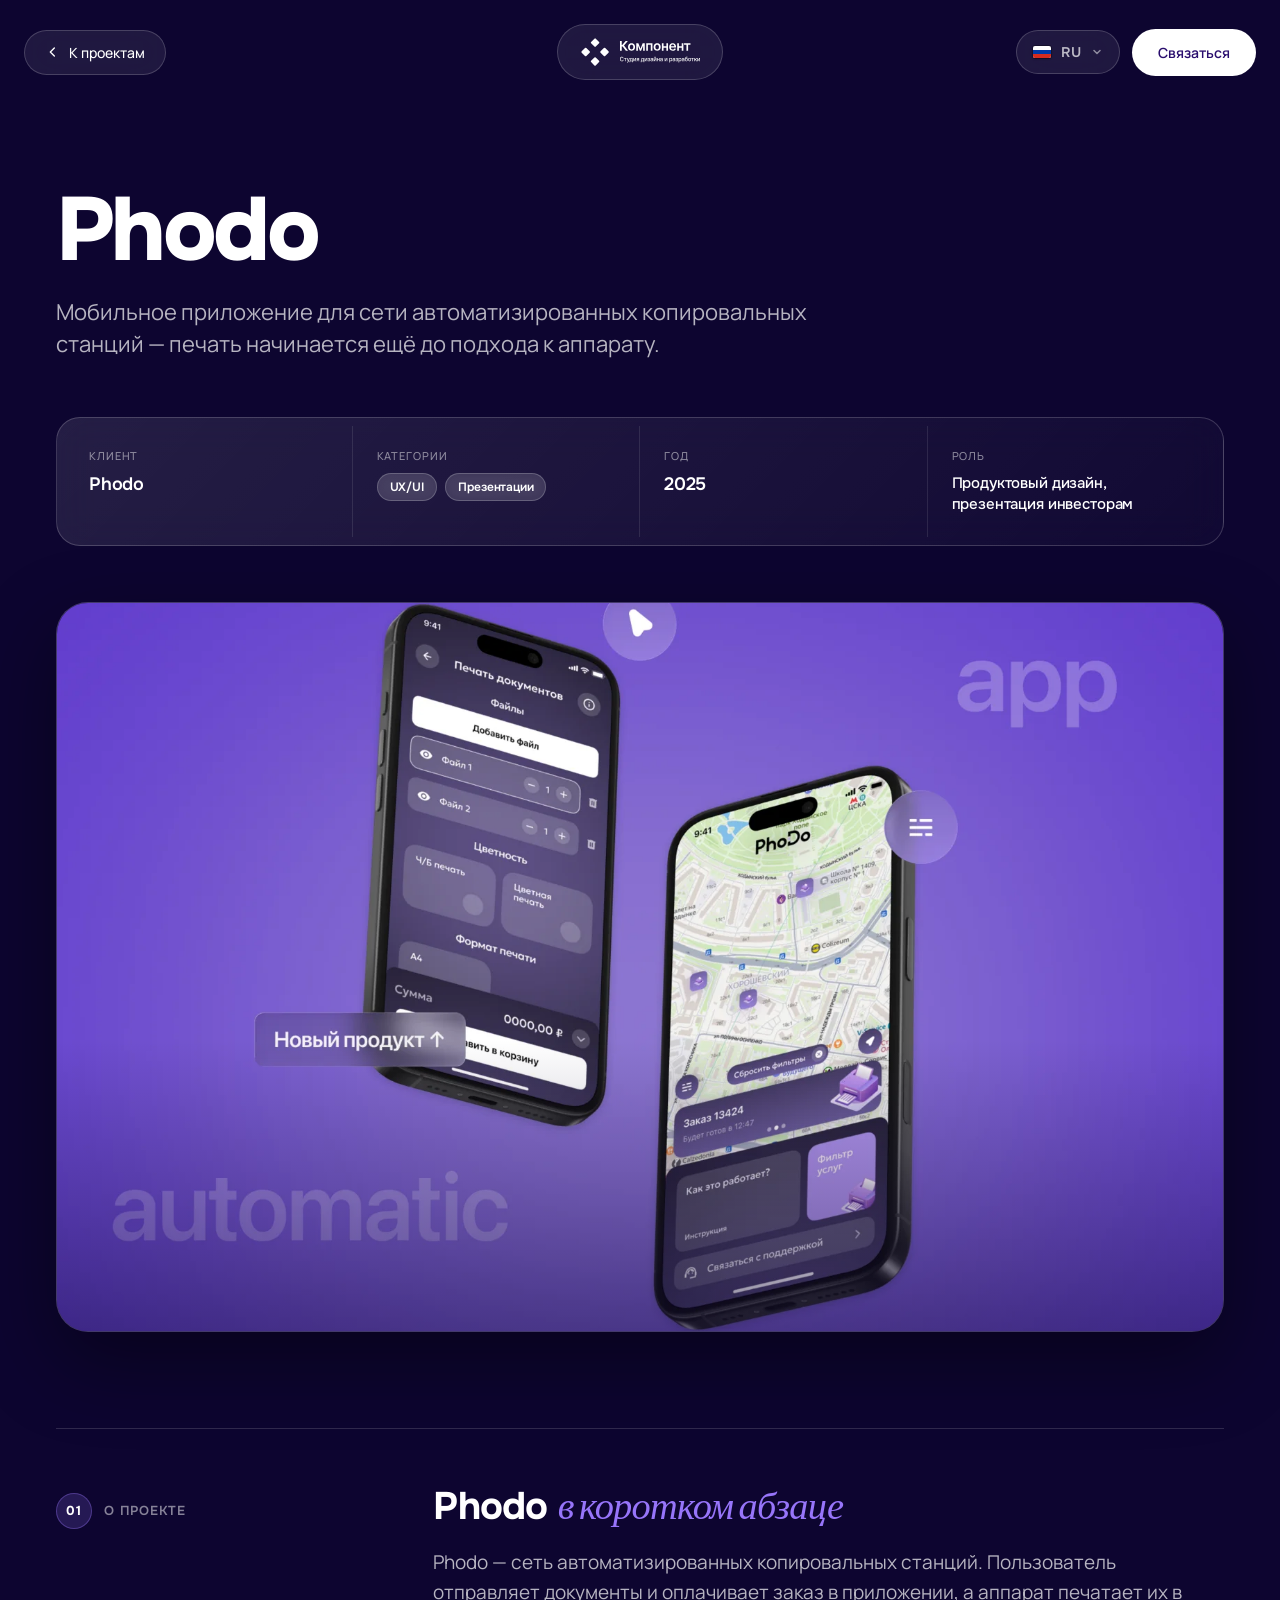
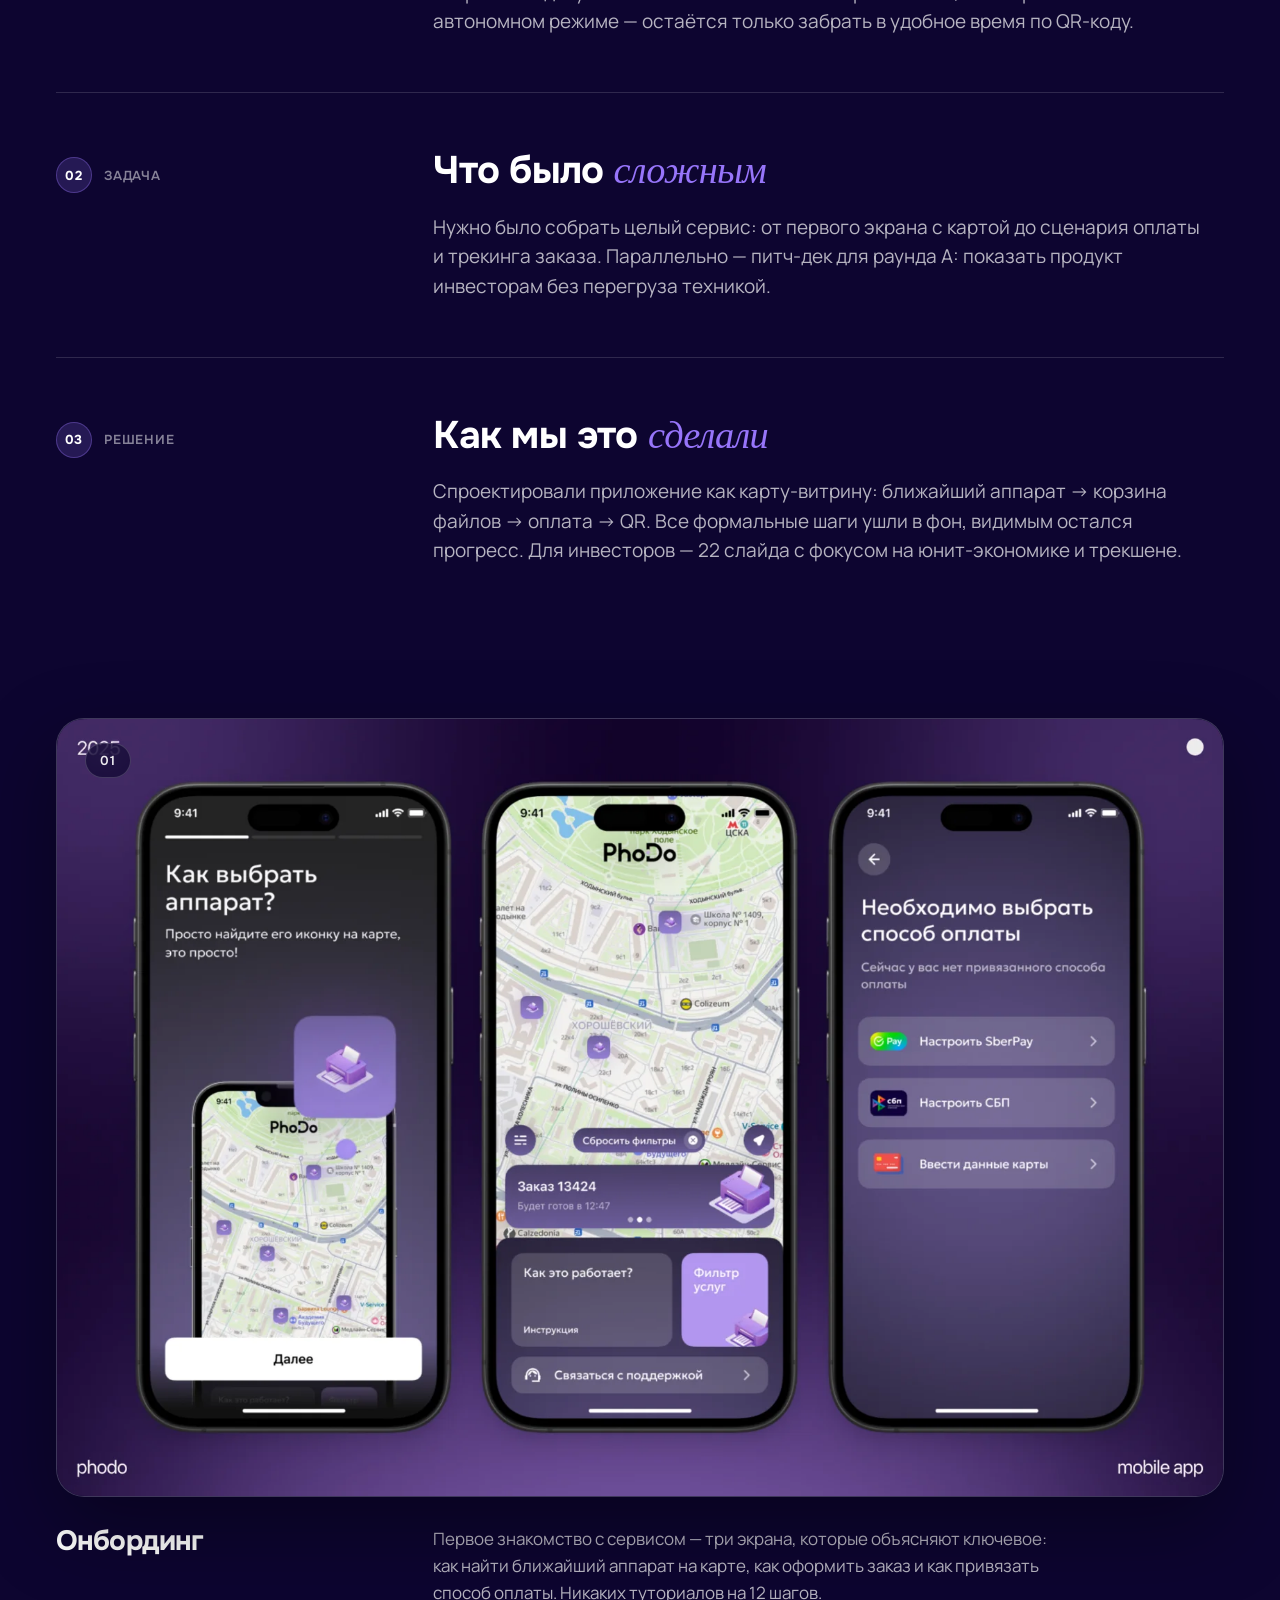
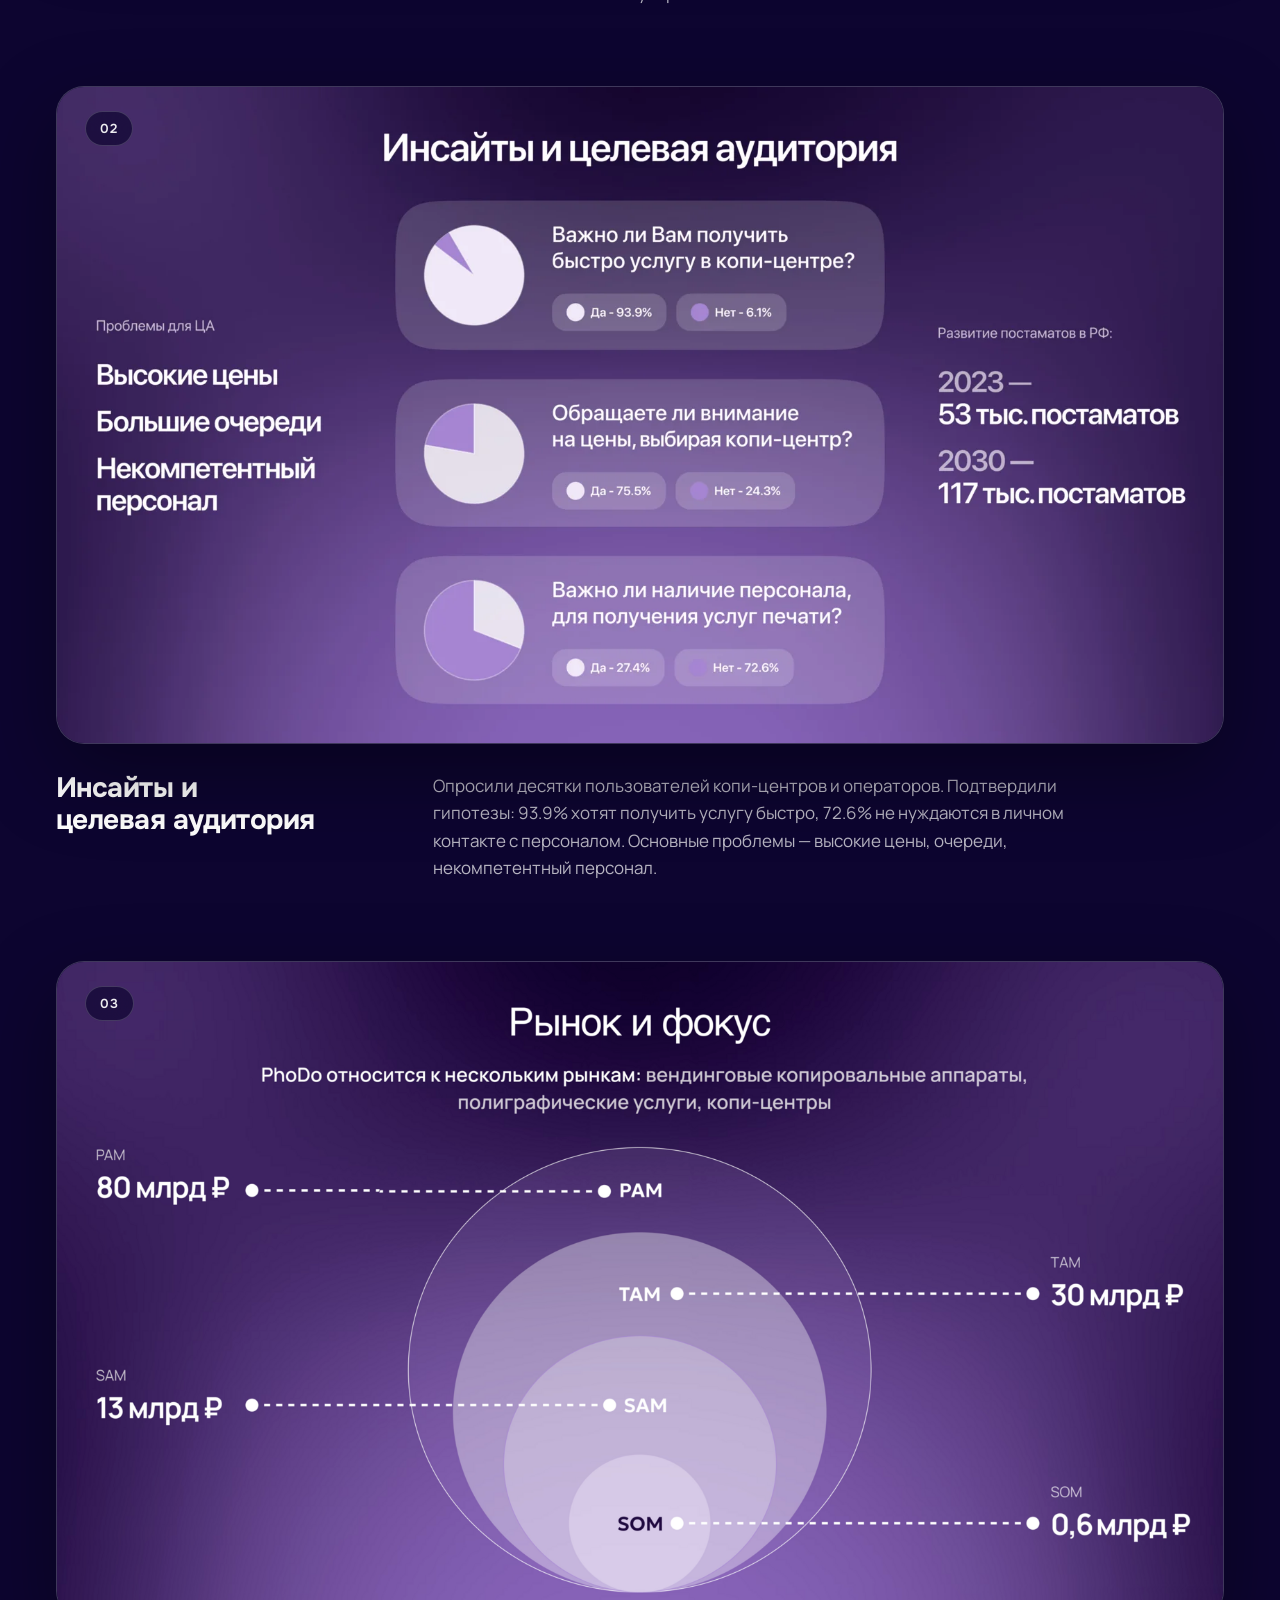
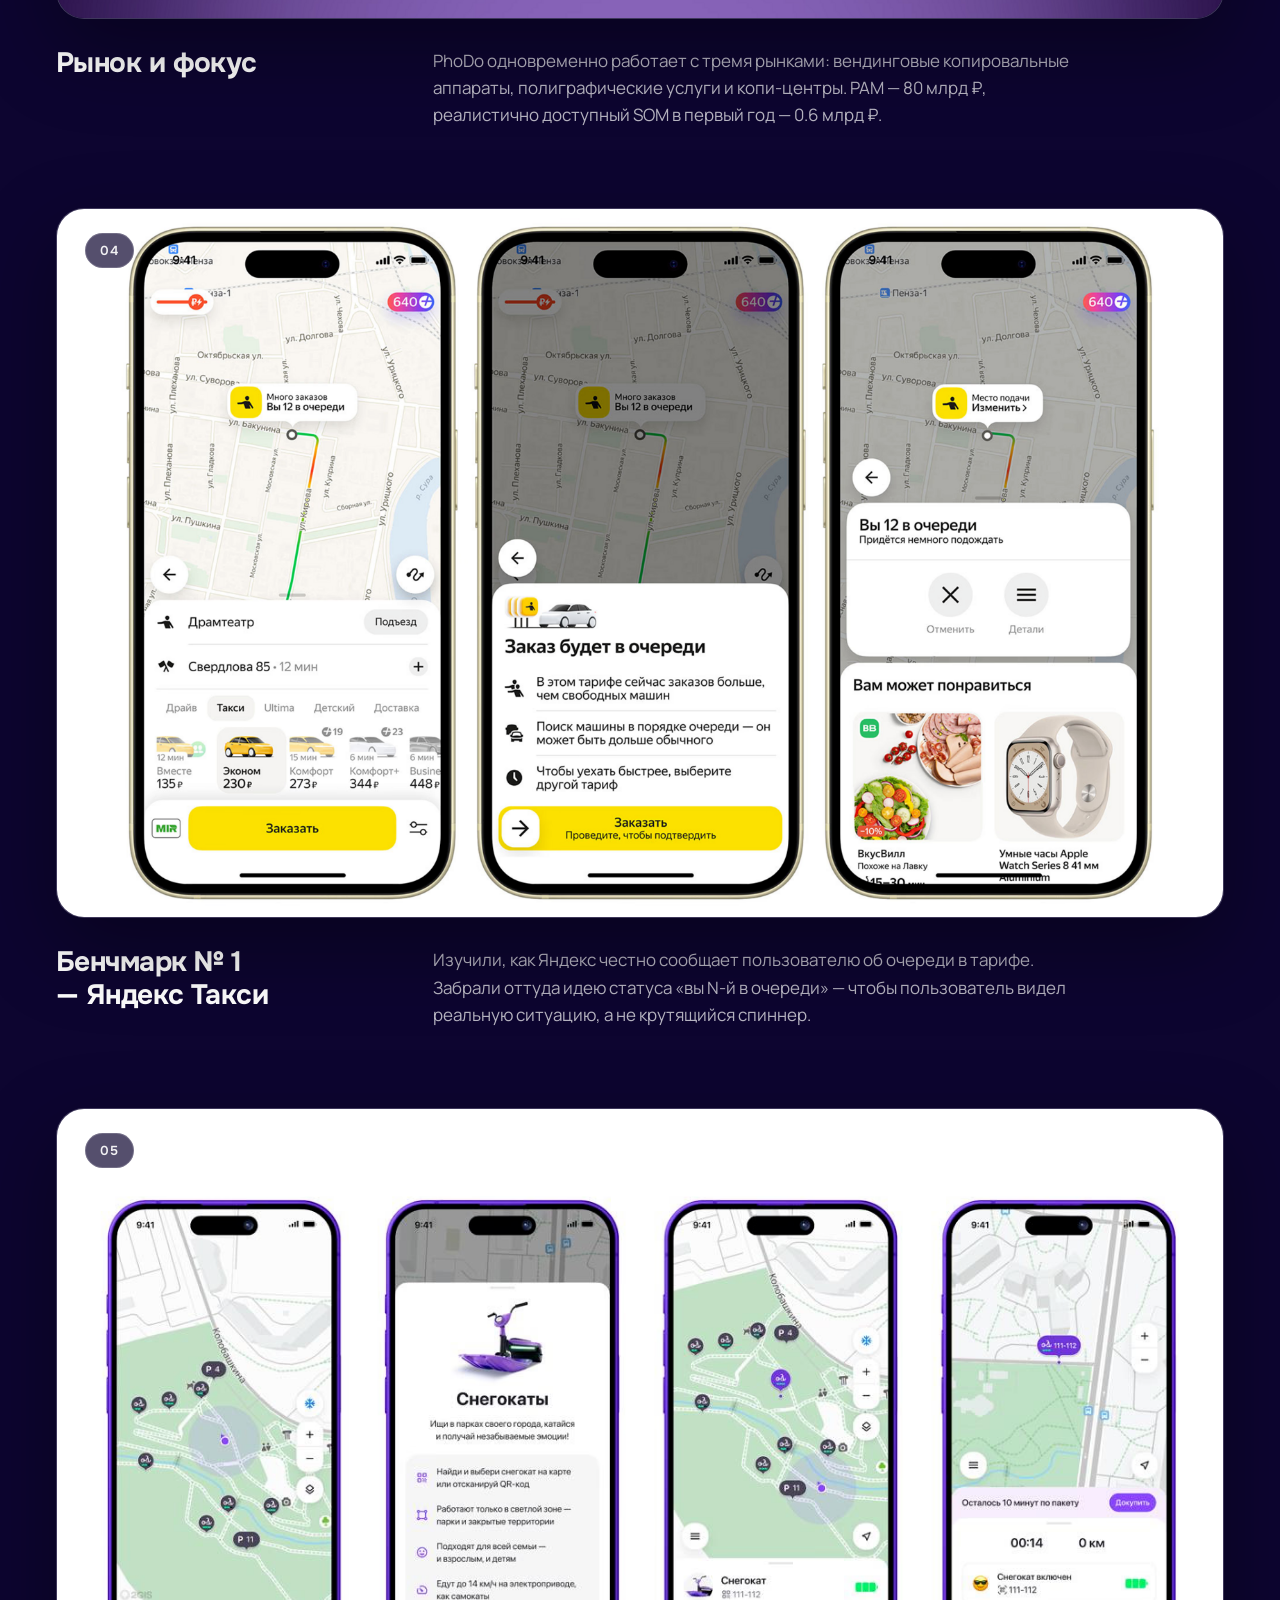
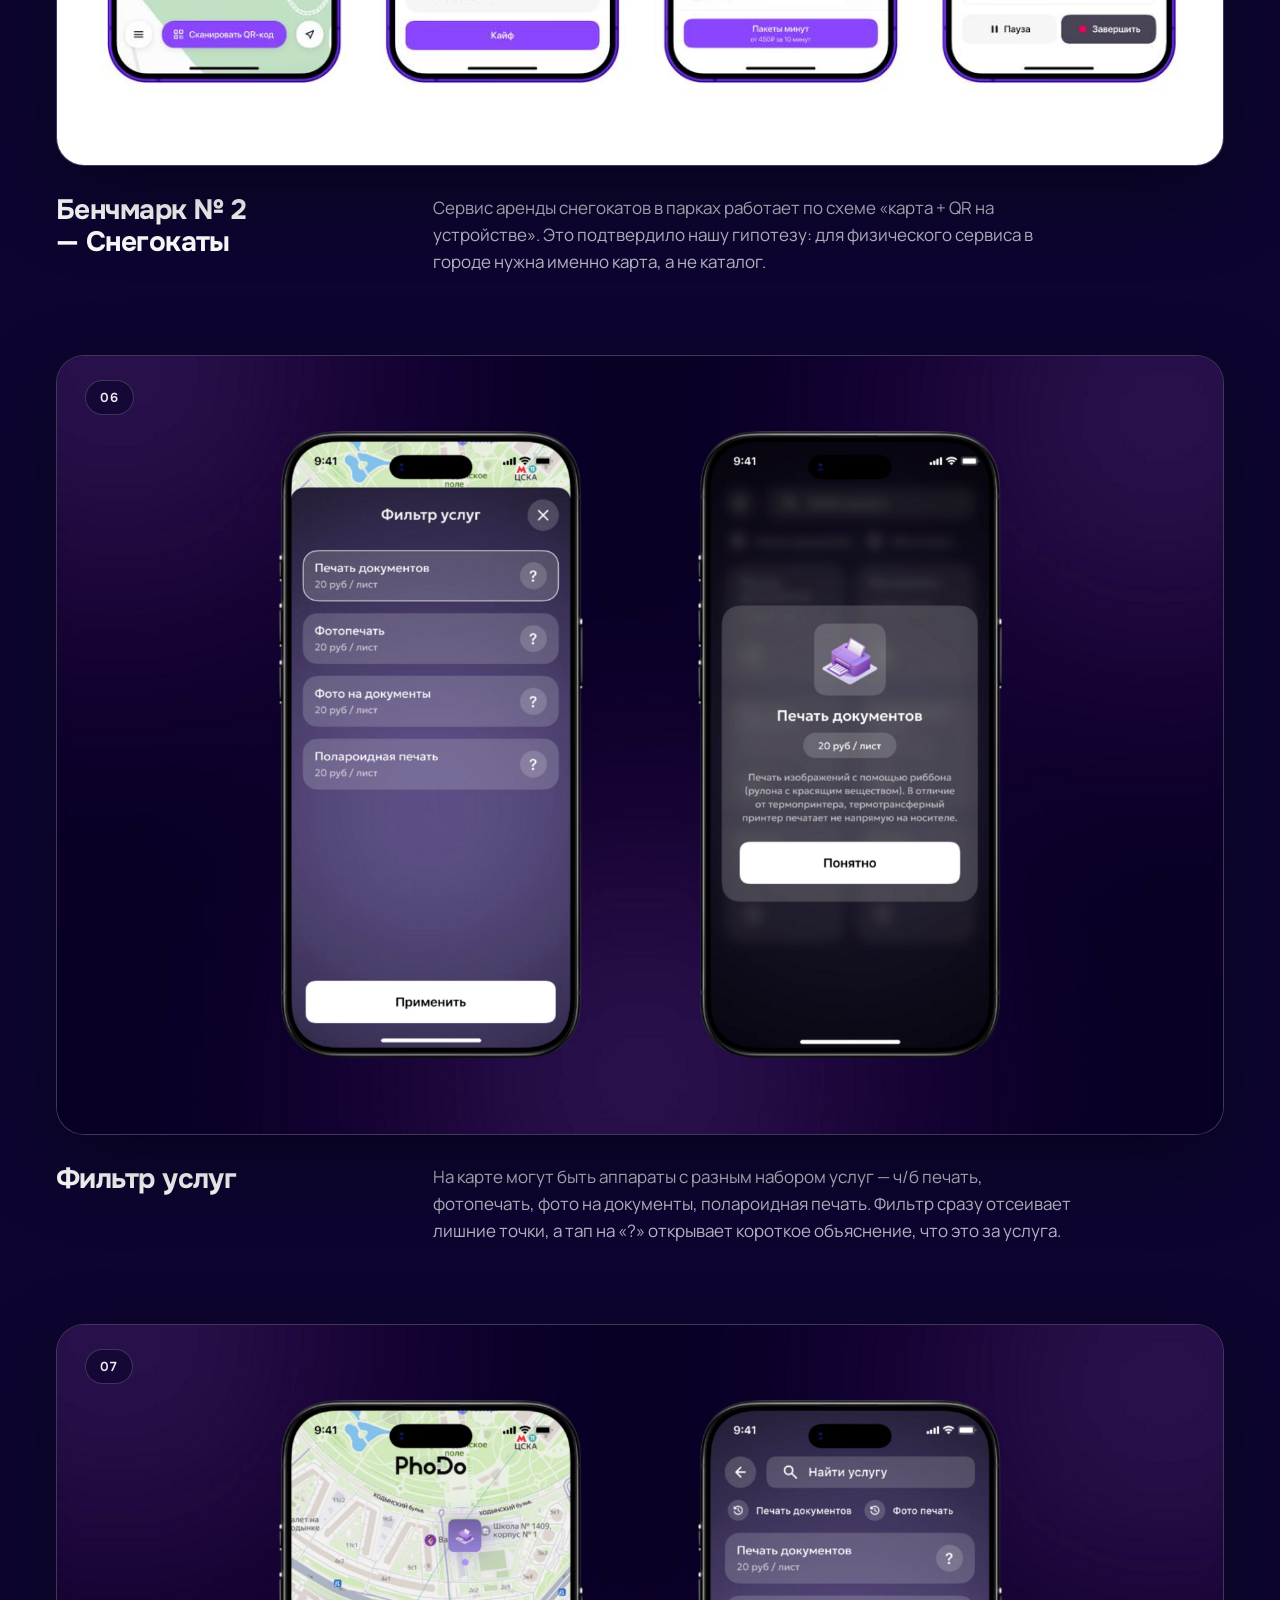
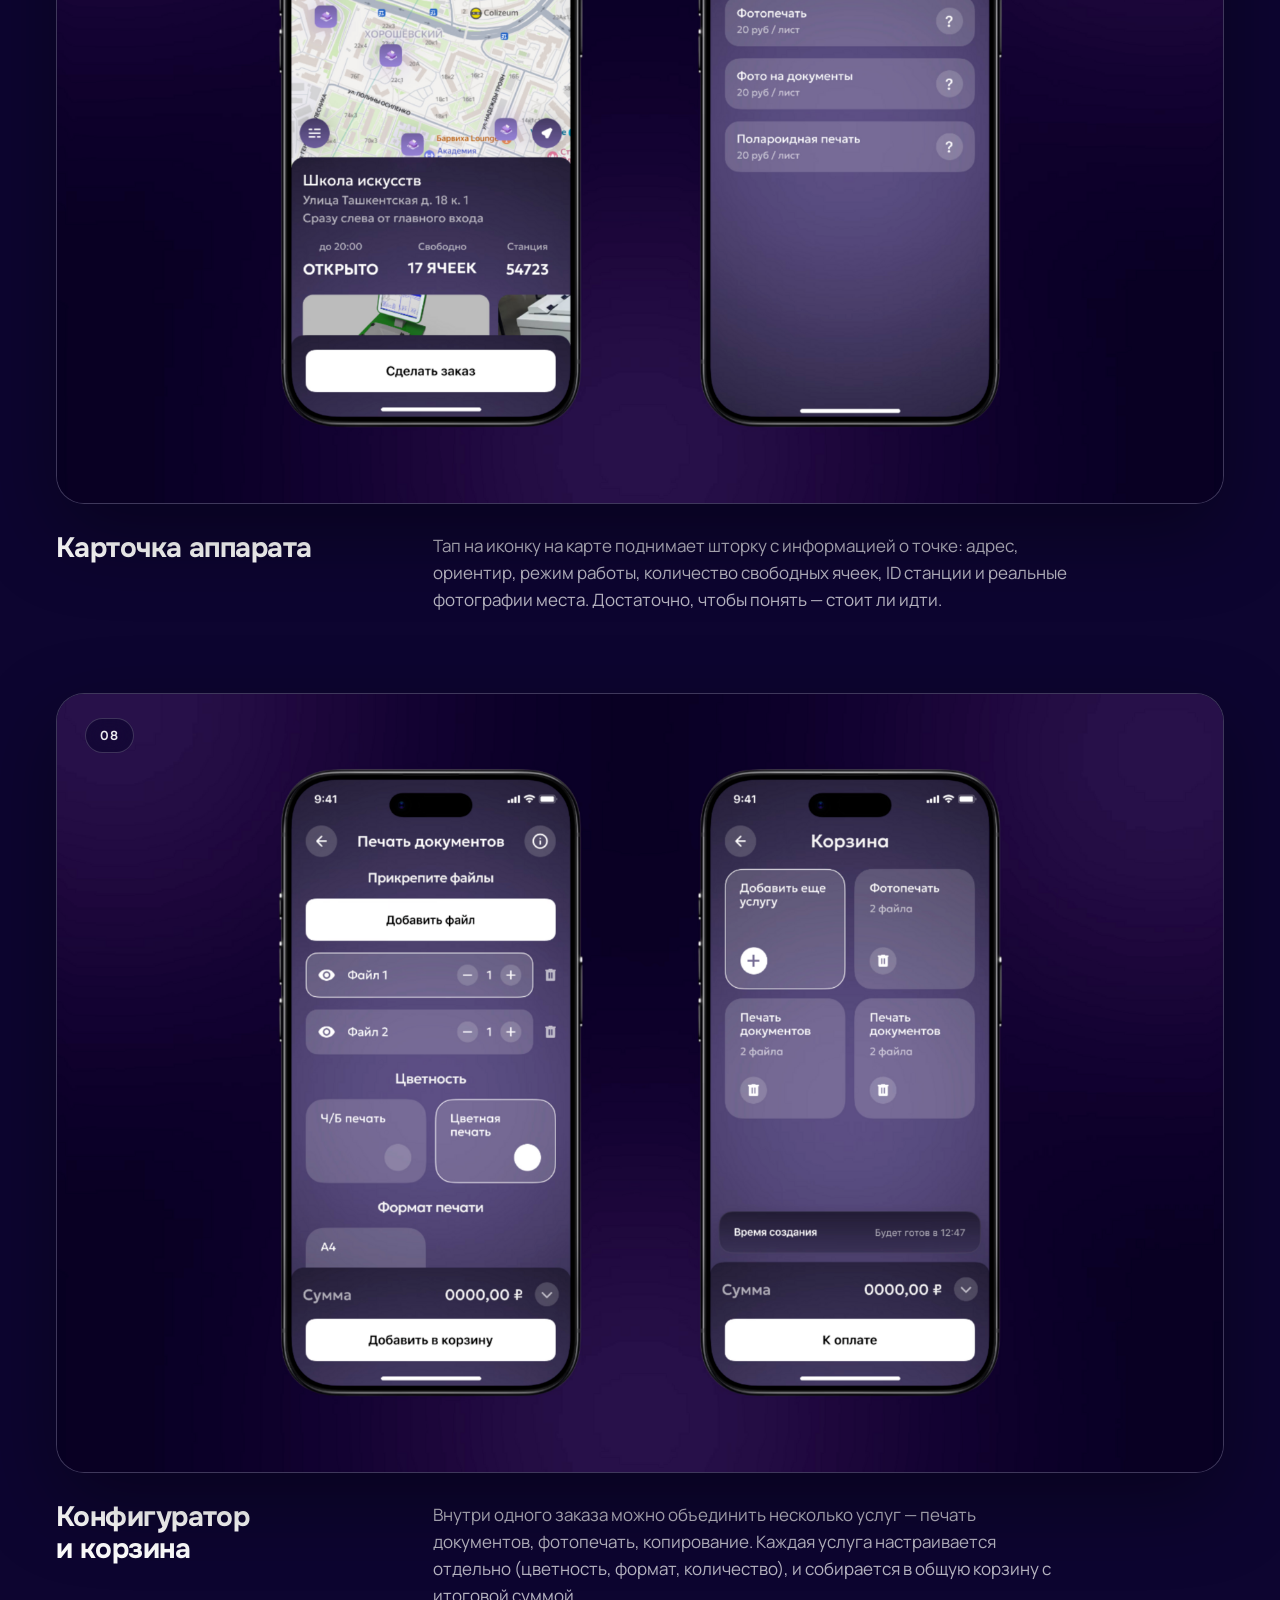
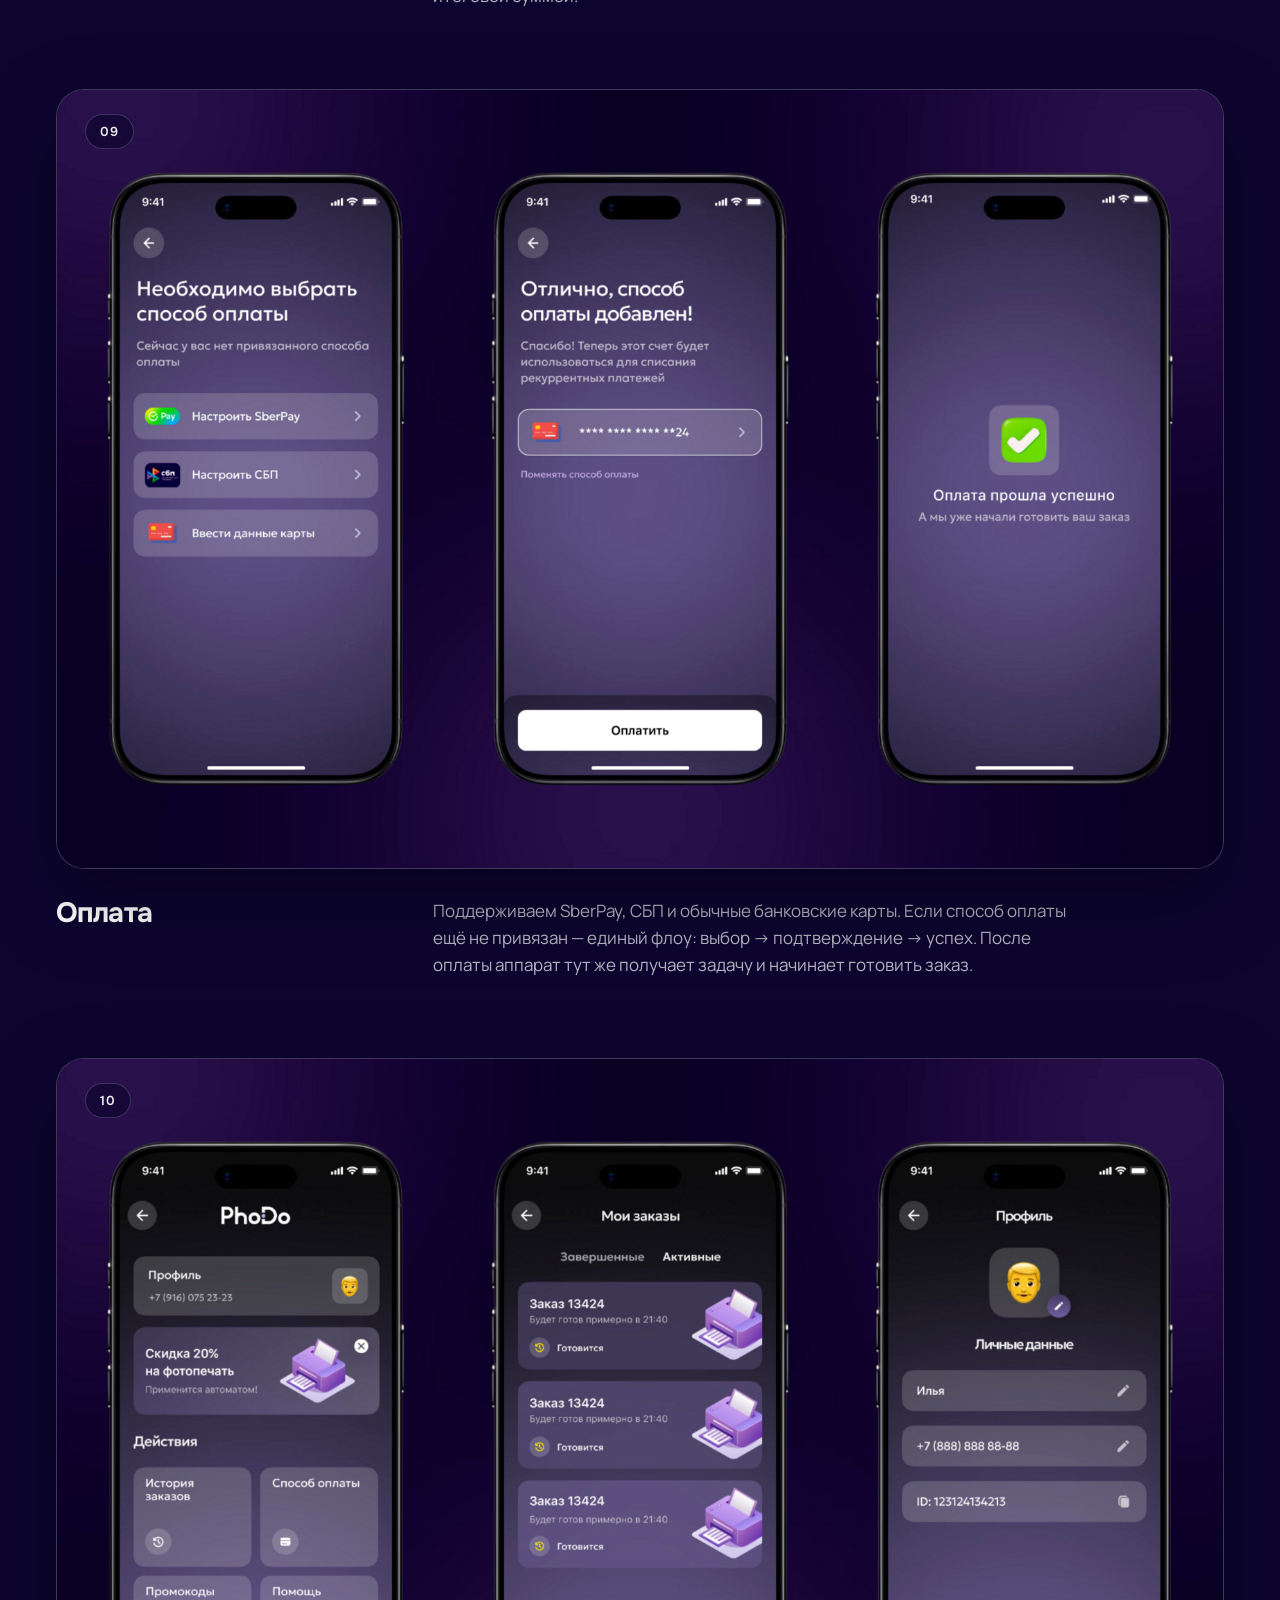
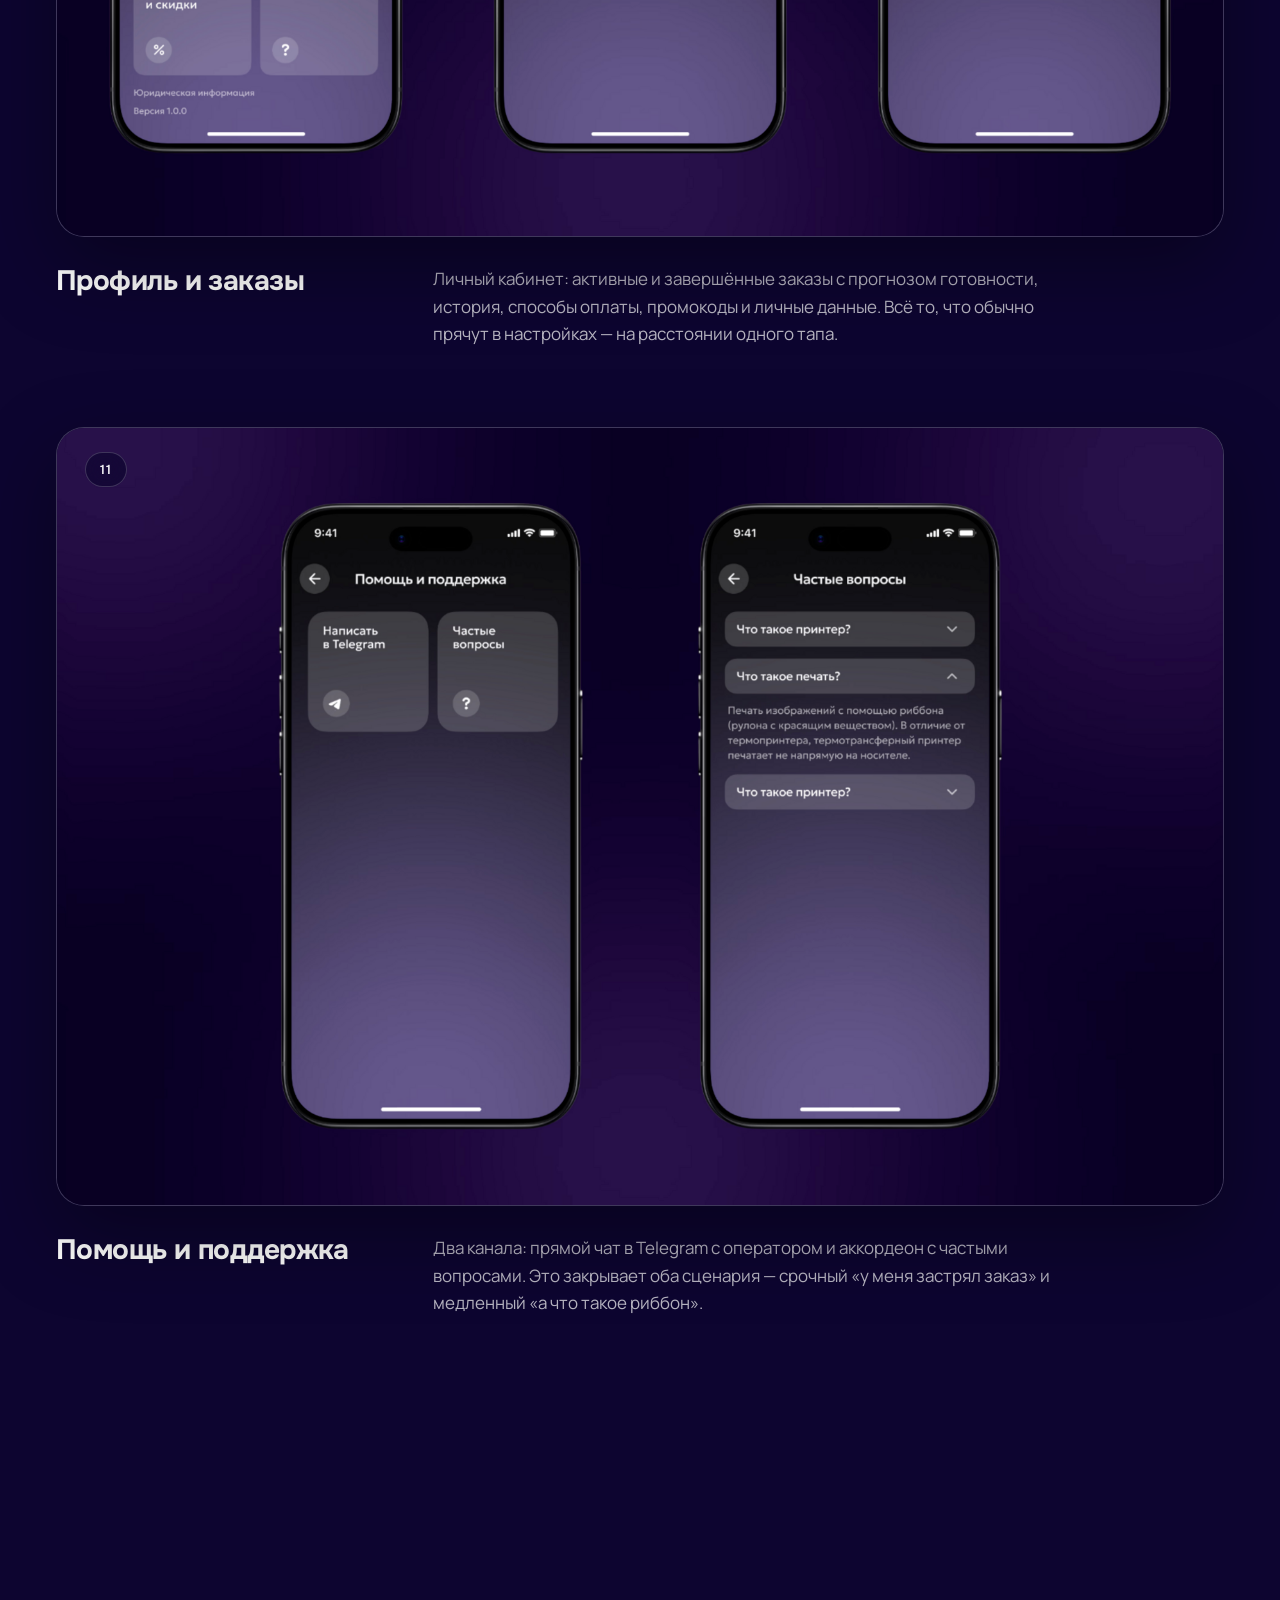
==== commit 12395e07: "Add files via upload" ====
--- a/Case.html
+++ b/Case.html
@@ -10,21 +10,24 @@
 <body>
 
 <nav class="cs-nav">
-  <a href="Landing.html" class="cs-nav-back">
-    <span style="font-size:16px">←</span> К проектам
+  <a href="Landing.html#works" class="cs-nav-back">
+    <svg width="16" height="16" viewBox="0 0 24 24" fill="none" aria-hidden="true"><path d="M14 6l-6 6 6 6" stroke="currentColor" stroke-width="2" stroke-linecap="round" stroke-linejoin="round"/></svg>
+    <span class="cs-nav-back-txt">К проектам</span>
   </a>
-  <a href="Landing.html" class="cs-nav-logo" style="gap:12px;">
-    <svg viewBox="0 0 32 32" width="28" height="28" aria-hidden="true">
-      <g fill="rgba(255,255,255,0.95)">
-        <rect x="12.5" y="2.5" width="7" height="7" rx="1" transform="rotate(45 16 6)"/>
-        <rect x="2.5" y="12.5" width="7" height="7" rx="1" transform="rotate(45 6 16)"/>
-        <rect x="22.5" y="12.5" width="7" height="7" rx="1" transform="rotate(45 26 16)"/>
-        <rect x="12.5" y="22.5" width="7" height="7" rx="1" transform="rotate(45 16 26)"/>
-      </g>
-    </svg>
-    <span>Component<sup style="font-size:10px;color:var(--bg-glow);font-weight:500">®</sup></span>
+  <a href="Landing.html" class="cs-nav-logo" aria-label="Component Studio">
+    <img src="assets/Logo.svg" alt="Компонент — Студия дизайна" class="cs-nav-logo-img" />
   </a>
-  <a href="Landing.html#contact" class="cs-nav-cta">Связаться</a>
+  <div class="cs-nav-right">
+    <div class="cs-lang" id="cs-lang">
+      <button type="button" class="cs-lang-trigger" aria-haspopup="listbox" aria-expanded="false">
+        <span class="cs-lang-flag" data-flag></span>
+        <span class="cs-lang-label" data-label>RU</span>
+        <svg class="cs-lang-caret" viewBox="0 0 12 12" width="12" height="12" aria-hidden="true"><path d="M3 4.5 L6 7.5 L9 4.5" fill="none" stroke="currentColor" stroke-width="1.5" stroke-linecap="round" stroke-linejoin="round"/></svg>
+      </button>
+      <div class="cs-lang-menu" role="listbox"></div>
+    </div>
+    <a href="Landing.html#contact" class="cs-nav-cta">Связаться</a>
+  </div>
 </nav>
 
 <main id="cs-root" class="cs-wrap"></main>
@@ -44,6 +47,12 @@
 
   document.title = `${data.name} — Кейс · Component®`;
 
+  // Per-case accent pulled from the cover image — recolors every purple glow,
+  // em-italic, number badge, hover and CTA on the page.
+  if (data.accent) {
+    document.documentElement.style.setProperty('--acc', data.accent);
+  }
+
   const catLabels = data.cats.map(c => window.CAT_LABEL[c] || c);
   const otherCases = window.CASES.filter(c => c.id !== data.id).slice(0, 3);
   // pick 3 others, looping after current
@@ -51,8 +60,6 @@
   const ordered = [...window.CASES.slice(idx + 1), ...window.CASES.slice(0, idx)].slice(0, 3);
 
   root.innerHTML = `
-    <div class="cs-eyebrow"><span class="dot"></span> Кейс № ${data.num} / ${data.year}</div>
-
     <h1 class="cs-title">${data.name}</h1>
 
     <p class="cs-lead">${data.lead}</p>
@@ -103,17 +110,6 @@
         <p class="cs-story-p">${data.solution}</p>
       </div>
     </section>
-
-    ${data.stats && data.stats.length ? `
-      <div class="cs-stats-row cs-reveal">
-        ${data.stats.map(s => `
-          <div class="cs-stat">
-            <div class="v">${s.v}</div>
-            <div class="l">${s.l}</div>
-          </div>
-        `).join('')}
-      </div>
-    ` : ''}
 
     ${data.gallery && data.gallery.length ? `
       <section class="cs-gallery">
@@ -132,6 +128,24 @@
       </section>
     ` : ''}
 
+    <section class="cs-team-sec cs-reveal" style="margin-top:80px">
+      <h2 class="cs-team-sec-title">Команда</h2>
+      <div class="cs-stats-row">
+        <div class="cs-stat">
+          <div class="v">Диана</div>
+          <div class="l">Менеджер проекта</div>
+        </div>
+        <div class="cs-stat">
+          <div class="v">Илья</div>
+          <div class="l">Продуктовый дизайнер</div>
+        </div>
+        <div class="cs-stat">
+          <div class="v">Кирилл</div>
+          <div class="l">Фронтенд разработчик</div>
+        </div>
+      </div>
+    </section>
+
     <section class="cs-reveal" style="margin-top:80px">
       <div class="cs-others-head">
         <h2>Другие <em>работы</em></h2>
@@ -175,5 +189,80 @@
   window.scrollTo({ top: 0, behavior: 'instant' });
 })();
 </script>
+
+<script>
+/* Header language switcher — mirrors the main site (persists to kmp-lang) */
+(function () {
+  const LANGS = [
+    { id: 'ru', label: 'RU', flag: '<svg viewBox="0 0 18 12" width="18" height="12"><rect width="18" height="12" fill="#fff"/><rect y="4" width="18" height="4" fill="#0039A6"/><rect y="8" width="18" height="4" fill="#D52B1E"/></svg>' },
+    { id: 'en', label: 'EN', flag: '<svg viewBox="0 0 18 12" width="18" height="12"><rect width="18" height="12" fill="#012169"/><path d="M0,0 L18,12 M18,0 L0,12" stroke="#fff" stroke-width="2.4"/><path d="M9,0 V12 M0,6 H18" stroke="#fff" stroke-width="3.4"/><path d="M9,0 V12 M0,6 H18" stroke="#C8102E" stroke-width="2"/></svg>' },
+    { id: 'es', label: 'ES', flag: '<svg viewBox="0 0 18 12" width="18" height="12"><rect width="18" height="12" fill="#AA151B"/><rect y="3" width="18" height="6" fill="#F1BF00"/></svg>' },
+  ];
+  const CHROME = {
+    ru: { back: 'К проектам', cta: 'Связаться' },
+    en: { back: 'To projects', cta: 'Get in touch' },
+    es: { back: 'A proyectos', cta: 'Contactar' },
+  };
+
+  function getLang() {
+    try { const s = localStorage.getItem('kmp-lang'); if (s && CHROME[s]) return s; } catch (e) {}
+    return 'ru';
+  }
+
+  const wrap = document.getElementById('cs-lang');
+  const trigger = wrap.querySelector('.cs-lang-trigger');
+  const menu = wrap.querySelector('.cs-lang-menu');
+  const flagEl = wrap.querySelector('[data-flag]');
+  const labelEl = wrap.querySelector('[data-label]');
+  const backTxt = document.querySelector('.cs-nav-back-txt');
+  const cta = document.querySelector('.cs-nav-cta');
+
+  let lang = getLang();
+
+  function applyChrome() {
+    const c = CHROME[lang] || CHROME.ru;
+    if (backTxt) backTxt.textContent = c.back;
+    if (cta) cta.textContent = c.cta;
+    document.documentElement.lang = lang;
+    const cur = LANGS.find(l => l.id === lang) || LANGS[0];
+    flagEl.innerHTML = cur.flag;
+    labelEl.textContent = cur.label;
+  }
+
+  function renderMenu() {
+    menu.innerHTML = LANGS.map(l => `
+      <button type="button" role="option" data-lang="${l.id}" class="cs-lang-option ${l.id === lang ? 'is-active' : ''}" aria-selected="${l.id === lang}">
+        <span class="cs-lang-flag">${l.flag}</span>
+        <span class="cs-lang-label">${l.label}</span>
+        ${l.id === lang ? '<svg class="cs-lang-check" viewBox="0 0 14 14" width="14" height="14"><path d="M3 7.5 L6 10.5 L11 4.5" fill="none" stroke="currentColor" stroke-width="1.8" stroke-linecap="round" stroke-linejoin="round"/></svg>' : ''}
+      </button>
+    `).join('');
+  }
+
+  function setOpen(open) {
+    wrap.classList.toggle('is-open', open);
+    trigger.setAttribute('aria-expanded', open ? 'true' : 'false');
+  }
+
+  trigger.addEventListener('click', (e) => {
+    e.stopPropagation();
+    setOpen(!wrap.classList.contains('is-open'));
+  });
+  menu.addEventListener('click', (e) => {
+    const btn = e.target.closest('[data-lang]');
+    if (!btn) return;
+    lang = btn.dataset.lang;
+    try { localStorage.setItem('kmp-lang', lang); } catch (err) {}
+    applyChrome();
+    renderMenu();
+    setOpen(false);
+  });
+  document.addEventListener('mousedown', (e) => { if (!wrap.contains(e.target)) setOpen(false); });
+  document.addEventListener('keydown', (e) => { if (e.key === 'Escape') setOpen(false); });
+
+  applyChrome();
+  renderMenu();
+})();
+</script>
 </body>
 </html>
--- a/case.css
+++ b/case.css
@@ -6,7 +6,11 @@
   --bg-1: #1a0d4a;
   --bg-2: #4a1ea8;
   --bg-3: #7a3dd6;
-  --bg-glow: #a87dff;
+  /* Per-case accent — set inline on <html> from the cover image.
+     Everything purple keys off these two so each project gets its own hue. */
+  --acc: #a87dff;
+  --acc-deep: color-mix(in oklab, var(--acc) 62%, #2a0e6e);
+  --bg-glow: var(--acc);
   --fg: #ffffff;
   --fg-dim: rgba(255, 255, 255, 0.7);
   --fg-mute: rgba(255, 255, 255, 0.5);
@@ -39,8 +43,8 @@
   content: '';
   position: fixed; inset: 0;
   background:
-    radial-gradient(ellipse 80% 60% at 70% 10%, rgba(168, 125, 255, 0.45), transparent 60%),
-    radial-gradient(ellipse 70% 50% at 20% 90%, rgba(122, 61, 214, 0.45), transparent 60%),
+    radial-gradient(ellipse 80% 60% at 70% 10%, rgb(from var(--acc) r g b / 0.45), transparent 60%),
+    radial-gradient(ellipse 70% 50% at 20% 90%, rgb(from var(--acc-deep) r g b / 0.45), transparent 60%),
     linear-gradient(180deg, #2a0e6e 0%, #1a0848 50%, #0d0530 100%);
   z-index: -2;
   pointer-events: none;
@@ -52,46 +56,51 @@
   width: 480px; height: 480px;
   border-radius: 50%;
   top: 40%; left: -180px;
-  background: radial-gradient(circle, rgba(168,125,255,0.35), transparent 65%);
+  background: radial-gradient(circle, rgb(from var(--acc) r g b / 0.35), transparent 65%);
   filter: blur(40px);
   z-index: -1;
   pointer-events: none;
 }
 
-/* nav */
+/* nav — floating pills, mirrors the main site header */
 .cs-nav {
-  position: sticky; top: 0; z-index: 50;
-  display: flex; align-items: center; justify-content: space-between;
-  padding: 20px 36px;
-  background: rgba(26, 13, 74, 0.6);
-  backdrop-filter: blur(24px);
-  -webkit-backdrop-filter: blur(24px);
-  border-bottom: 1px solid var(--line);
-}
+  position: fixed; top: 24px; left: 50%; transform: translateX(-50%);
+  display: grid; grid-template-columns: 1fr auto 1fr; align-items: center;
+  gap: 14px; z-index: 100;
+  width: calc(100% - 48px); max-width: 1320px;
+  pointer-events: none;
+}
+.cs-nav > * { pointer-events: auto; }
+.cs-nav-back { justify-self: start; }
+.cs-nav-logo { justify-self: center; }
+.cs-nav-right { justify-self: end; display: flex; align-items: center; gap: 12px; }
+
 .cs-nav-back {
-  display: inline-flex; align-items: center; gap: 10px;
-  padding: 10px 18px;
-  background: var(--glass-bg);
-  border: 1px solid var(--glass-border);
-  border-radius: 999px;
-  font-size: 14px; font-weight: 500;
-  backdrop-filter: blur(14px);
-  transition: background .25s, border-color .25s;
-}
-.cs-nav-back:hover { background: rgba(255,255,255,0.14); border-color: rgba(255,255,255,0.32); }
+  display: inline-flex; align-items: center; gap: 8px;
+  padding: 12px 20px;
+  background: rgba(255,255,255,0.08);
+  border: 1px solid rgba(255,255,255,0.18);
+  border-radius: 999px;
+  font-size: 14px; font-weight: 500; color: var(--fg);
+  backdrop-filter: blur(18px); -webkit-backdrop-filter: blur(18px);
+  transition: background .2s, border-color .2s;
+}
+.cs-nav-back:hover { background: rgba(255,255,255,0.12); border-color: rgba(255,255,255,0.32); }
+
 .cs-nav-logo {
-  font-family: var(--display); font-weight: 700; font-size: 18px; letter-spacing: -0.02em;
-  display: inline-flex; align-items: center; gap: 10px;
-}
-.cs-nav-logo-mark {
-  width: 28px; height: 28px;
-  border-radius: 8px;
-  background: linear-gradient(135deg, rgba(255,255,255,0.95), rgba(168,125,255,0.7));
-  display: flex; align-items: center; justify-content: center;
-  font-family: var(--serif); font-style: italic; color: var(--accent-ink); font-size: 18px; font-weight: 400;
-}
+  display: inline-flex; align-items: center;
+  padding: 12px 22px;
+  background: rgba(255,255,255,0.08);
+  border: 1px solid rgba(255,255,255,0.18);
+  backdrop-filter: blur(18px); -webkit-backdrop-filter: blur(18px);
+  border-radius: 999px; text-decoration: none;
+  transition: background .2s, border-color .2s;
+}
+.cs-nav-logo:hover { background: rgba(255,255,255,0.12); border-color: rgba(255,255,255,0.32); }
+.cs-nav-logo-img { display: block; height: 30px; width: auto; user-select: none; }
+
 .cs-nav-cta {
-  padding: 12px 22px;
+  padding: 14px 26px;
   background: var(--fg);
   color: var(--accent-ink);
   border-radius: 999px;
@@ -100,8 +109,54 @@
 }
 .cs-nav-cta:hover { transform: translateY(-1px); box-shadow: 0 12px 32px rgba(255,255,255,0.18); }
 
+/* language switcher */
+.cs-lang { position: relative; }
+.cs-lang-trigger {
+  display: inline-flex; align-items: center; gap: 10px;
+  padding: 12px 16px;
+  background: rgba(255,255,255,0.08);
+  border: 1px solid rgba(255,255,255,0.18);
+  border-radius: 999px;
+  color: var(--fg-dim); font-family: var(--display); font-weight: 600; font-size: 14px;
+  cursor: pointer;
+  backdrop-filter: blur(18px); -webkit-backdrop-filter: blur(18px);
+  transition: background .2s, border-color .2s, color .2s;
+}
+.cs-lang-trigger:hover { background: rgba(255,255,255,0.12); border-color: rgba(255,255,255,0.32); color: var(--fg); }
+.cs-lang.is-open .cs-lang-trigger { background: rgba(255,255,255,0.14); border-color: rgba(255,255,255,0.32); color: var(--fg); }
+.cs-lang-caret { transition: transform .25s; opacity: .7; }
+.cs-lang.is-open .cs-lang-caret { transform: rotate(180deg); opacity: 1; }
+.cs-lang-flag {
+  display: inline-flex; width: 18px; height: 12px; border-radius: 2px; overflow: hidden;
+  box-shadow: 0 0 0 1px rgba(0,0,0,0.25), 0 1px 2px rgba(0,0,0,0.3);
+}
+.cs-lang-flag svg { display: block; width: 100%; height: 100%; }
+.cs-lang-menu {
+  position: absolute; top: calc(100% + 10px); right: 0;
+  min-width: 168px; padding: 8px;
+  background: rgba(28, 16, 70, 0.92);
+  border: 1px solid rgba(255,255,255,0.18);
+  border-radius: 16px;
+  backdrop-filter: blur(24px); -webkit-backdrop-filter: blur(24px);
+  box-shadow: 0 24px 50px -12px rgba(8, 4, 30, 0.6);
+  opacity: 0; pointer-events: none; transform: translateY(-6px) scale(0.98);
+  transition: opacity .2s, transform .2s; z-index: 110;
+}
+.cs-lang.is-open .cs-lang-menu { opacity: 1; pointer-events: auto; transform: translateY(0) scale(1); }
+.cs-lang-option {
+  display: flex; align-items: center; gap: 10px; width: 100%;
+  padding: 11px 12px; border: none; background: none;
+  color: var(--fg-dim); font-family: var(--display); font-weight: 600; font-size: 14px;
+  border-radius: 10px; cursor: pointer; text-align: left;
+  transition: background .15s, color .15s;
+}
+.cs-lang-option:hover { background: rgba(255,255,255,0.08); color: var(--fg); }
+.cs-lang-option.is-active { background: rgba(255,255,255,0.10); color: var(--fg); }
+.cs-lang-option .cs-lang-label { flex: 1; }
+.cs-lang-check { opacity: .85; }
+
 /* page */
-.cs-wrap { max-width: 1240px; margin: 0 auto; padding: 60px 36px 120px; position: relative; z-index: 1; }
+.cs-wrap { max-width: 1240px; margin: 0 auto; padding: 188px 36px 120px; position: relative; z-index: 1; }
 
 /* header */
 .cs-eyebrow {
@@ -181,8 +236,8 @@
   border-radius: 32px;
   overflow: hidden;
   background:
-    radial-gradient(ellipse 60% 80% at 30% 30%, rgba(168, 125, 255, 0.55), transparent 60%),
-    radial-gradient(ellipse 60% 80% at 80% 80%, rgba(122, 61, 214, 0.55), transparent 60%),
+    radial-gradient(ellipse 60% 80% at 30% 30%, rgb(from var(--acc) r g b / 0.55), transparent 60%),
+    radial-gradient(ellipse 60% 80% at 80% 80%, rgb(from var(--acc-deep) r g b / 0.55), transparent 60%),
     linear-gradient(160deg, #4a1ea8 0%, #2a0e6e 100%);
   margin-bottom: 80px;
   border: 1px solid var(--glass-border);
@@ -192,7 +247,7 @@
   content: ''; position: absolute;
   width: 360px; height: 360px; border-radius: 50%;
   top: -120px; right: -80px;
-  background: radial-gradient(circle, rgba(168,125,255,0.5), transparent 65%);
+  background: radial-gradient(circle, rgb(from var(--acc) r g b / 0.5), transparent 65%);
   filter: blur(30px);
 }
 .cs-cover-stamp {
@@ -293,21 +348,21 @@
 .cs-block-media .ph-purple {
   position: absolute; inset: 0;
   background:
-    radial-gradient(circle at 30% 20%, rgba(168, 125, 255, 0.55), transparent 55%),
+    radial-gradient(circle at 30% 20%, rgb(from var(--acc) r g b / 0.55), transparent 55%),
     radial-gradient(circle at 70% 80%, rgba(255,255,255,0.2), transparent 55%),
     linear-gradient(135deg, #4a1ea8, #1a0848);
 }
 .cs-block-media .ph-violet {
   position: absolute; inset: 0;
   background:
-    radial-gradient(circle at 70% 30%, rgba(168, 125, 255, 0.65), transparent 55%),
+    radial-gradient(circle at 70% 30%, rgb(from var(--acc) r g b / 0.65), transparent 55%),
     linear-gradient(135deg, #2a0e6e, #0d0530);
 }
 .cs-block-media .ph-glow {
   position: absolute; inset: 0;
   background:
     radial-gradient(circle at 40% 60%, rgba(255, 255, 255, 0.25), transparent 55%),
-    radial-gradient(circle at 80% 20%, rgba(168, 125, 255, 0.4), transparent 55%),
+    radial-gradient(circle at 80% 20%, rgb(from var(--acc) r g b / 0.4), transparent 55%),
     linear-gradient(135deg, #4a1ea8, #2a0e6e);
 }
 .cs-block-media .ph-stripes {
@@ -330,7 +385,7 @@
   width: 56%; height: 56%;
   top: 22%; left: 22%;
   border-radius: 50%;
-  background: linear-gradient(135deg, rgba(255,255,255,0.5), rgba(168,125,255,0.3));
+  background: linear-gradient(135deg, rgba(255,255,255,0.5), rgb(from var(--acc) r g b / 0.3));
   border: 1px solid rgba(255,255,255,0.25);
   backdrop-filter: blur(20px);
   box-shadow: 0 20px 60px rgba(0,0,0,0.4);
@@ -390,7 +445,7 @@
   position: relative;
   display: flex; align-items: center; justify-content: space-between;
   padding: 56px 64px;
-  background: linear-gradient(135deg, rgba(168, 125, 255, 0.25), rgba(122, 61, 214, 0.1));
+  background: linear-gradient(135deg, rgb(from var(--acc) r g b / 0.25), rgb(from var(--acc-deep) r g b / 0.1));
   border: 1px solid var(--glass-border);
   border-radius: 32px;
   backdrop-filter: blur(18px);
@@ -403,7 +458,7 @@
   position: absolute;
   width: 360px; height: 360px; border-radius: 50%;
   top: -160px; right: -120px;
-  background: radial-gradient(circle, rgba(168,125,255,0.5), transparent 65%);
+  background: radial-gradient(circle, rgb(from var(--acc) r g b / 0.5), transparent 65%);
   filter: blur(30px);
 }
 .cs-cta h3 {
@@ -479,7 +534,7 @@
   align-items: center; justify-content: center;
   gap: 22px;
 }
-.cs-studio-mark svg { filter: drop-shadow(0 24px 56px rgba(168, 125, 255, 0.5)); }
+.cs-studio-mark svg { filter: drop-shadow(0 24px 56px rgb(from var(--acc) r g b / 0.5)); }
 .cs-studio-text { text-align: center; }
 .cs-studio-name {
   font-family: var(--display); font-weight: 700;
@@ -537,25 +592,28 @@
 
 @media (max-width: 720px) {
   .cs-nav {
-    padding: 12px 16px;
+    top: 12px;
+    width: calc(100% - 16px);
     gap: 8px;
   }
   .cs-nav-back {
-    padding: 8px 12px;
+    padding: 10px 14px;
     font-size: 13px;
     gap: 6px;
   }
   .cs-nav-logo {
-    font-size: 14px;
-    gap: 8px;
-  }
-  .cs-nav-logo svg { width: 22px; height: 22px; }
+    padding: 9px 14px;
+  }
+  .cs-nav-logo-img { height: 22px; }
+  .cs-nav-right { gap: 6px; }
+  .cs-lang-trigger { padding: 10px 12px; font-size: 13px; gap: 8px; }
+  .cs-lang-menu { min-width: 150px; }
   .cs-nav-cta {
-    padding: 9px 14px;
+    padding: 10px 14px;
     font-size: 13px;
   }
 
-  .cs-wrap { padding: 32px 18px 80px; }
+  .cs-wrap { padding: 140px 18px 80px; }
 
   .cs-eyebrow { font-size: 11px; padding: 5px 12px; }
   .cs-title { font-size: clamp(40px, 11vw, 68px) !important; margin-bottom: 18px; }
@@ -620,6 +678,8 @@
 }
 
 @media (max-width: 420px) {
-  .cs-nav-back span:not([style]) { display: none; }
-  .cs-nav-logo span { display: none; }
-}
+  .cs-nav-back-txt { display: none; }
+  .cs-nav-back { padding: 10px; }
+  .cs-lang-label { display: none; }
+  .cs-lang-trigger { padding: 10px; gap: 6px; }
+}
--- a/case-page.css
+++ b/case-page.css
@@ -52,8 +52,8 @@
   align-items: center; justify-content: center;
   width: 36px; height: 36px;
   border-radius: 50%;
-  background: rgba(168, 125, 255, 0.18);
-  border: 1px solid rgba(168, 125, 255, 0.35);
+  background: rgb(from var(--acc) r g b / 0.18);
+  border: 1px solid rgb(from var(--acc) r g b / 0.35);
   color: #fff;
   font-size: 13px;
   font-weight: 700;
@@ -110,6 +110,97 @@
   font-size: 14px;
   line-height: 1.4;
   color: var(--fg-dim);
+}
+
+/* ───── Team ───── */
+.cs-team-sec-title {
+  font-family: var(--display);
+  font-size: clamp(36px, 4.5vw, 56px);
+  font-weight: 700;
+  letter-spacing: -0.03em;
+  line-height: 1;
+  margin-bottom: 56px;
+}
+.cs-team-sec .cs-stats-row {
+  margin: 0;
+  padding: 0;
+  gap: 16px;
+  background: none;
+  border: none;
+  backdrop-filter: none;
+  -webkit-backdrop-filter: none;
+}
+.cs-team-sec .cs-stats-row .cs-stat {
+  border: 1px solid var(--glass-border);
+  border-radius: 24px;
+  background: linear-gradient(135deg, rgba(255,255,255,0.1), rgba(255,255,255,0.02));
+  backdrop-filter: blur(18px);
+  -webkit-backdrop-filter: blur(18px);
+  position: relative;
+  overflow: hidden;
+  cursor: default;
+  transition: transform .4s cubic-bezier(.2,.8,.2,1), border-color .35s, box-shadow .4s, background .35s;
+}
+/* sweeping light streak */
+.cs-team-sec .cs-stats-row .cs-stat::after {
+  content: '';
+  position: absolute;
+  top: -10%;
+  left: -70%;
+  width: 50%;
+  height: 120%;
+  background: linear-gradient(100deg, transparent, rgba(255,255,255,0.22), transparent);
+  transform: skewX(-18deg);
+  pointer-events: none;
+}
+.cs-team-sec .cs-stats-row .cs-stat:hover {
+  transform: translateY(-9px) rotate(-1.5deg) scale(1.015);
+  border-color: rgb(from var(--acc) r g b / 0.6);
+  background: linear-gradient(135deg, rgb(from var(--acc) r g b / 0.18), rgba(255,255,255,0.03));
+  box-shadow: 0 28px 54px -18px rgb(from var(--acc-deep) r g b / 0.55), 0 0 0 1px rgb(from var(--acc) r g b / 0.25);
+}
+.cs-team-sec .cs-stats-row .cs-stat:hover::after { animation: csSheen .75s ease; }
+@keyframes csSheen { from { left: -70%; } to { left: 130%; } }
+
+.cs-team-sec .cs-stat .v {
+  display: inline-block;
+  transform-origin: left bottom;
+  font-size: clamp(26px, 2.6vw, 34px);
+  font-weight: 700;
+  letter-spacing: -0.02em;
+  line-height: 1.05;
+  margin-bottom: 8px;
+  transition: color .35s;
+}
+.cs-team-sec .cs-stat:hover .v {
+  color: var(--bg-glow);
+  animation: csJelly .6s cubic-bezier(.34,1.56,.64,1);
+}
+@keyframes csJelly {
+  0%   { transform: scale(1) rotate(0deg); }
+  30%  { transform: scale(1.14, .9) rotate(-4deg); }
+  55%  { transform: scale(.95, 1.06) rotate(2.5deg); }
+  75%  { transform: scale(1.03, .98) rotate(-1deg); }
+  100% { transform: scale(1) rotate(0deg); }
+}
+.cs-team-sec .cs-stat .l {
+  font-size: 16px;
+  font-weight: 500;
+  line-height: 1.4;
+  color: var(--fg-dim);
+  transition: transform .35s ease, color .35s;
+}
+.cs-team-sec .cs-stat:hover .l {
+  transform: translateY(-2px);
+  color: #fff;
+}
+@media (prefers-reduced-motion: reduce) {
+  .cs-team-sec .cs-stats-row .cs-stat,
+  .cs-team-sec .cs-stat .v,
+  .cs-team-sec .cs-stat .l { transition: none; }
+  .cs-team-sec .cs-stat:hover { transform: none; }
+  .cs-team-sec .cs-stat:hover .v { animation: none; }
+  .cs-team-sec .cs-stats-row .cs-stat:hover::after { animation: none; }
 }
 
 /* ───── Other works ───── */
@@ -210,7 +301,7 @@
 .cs-bigcta {
   margin-top: 120px;
   padding: 80px 60px;
-  background: linear-gradient(135deg, rgba(168,125,255,0.18), rgba(168,125,255,0.04));
+  background: linear-gradient(135deg, rgb(from var(--acc) r g b / 0.18), rgb(from var(--acc) r g b / 0.04));
   border: 1px solid var(--glass-border);
   border-radius: 40px;
   text-align: center;
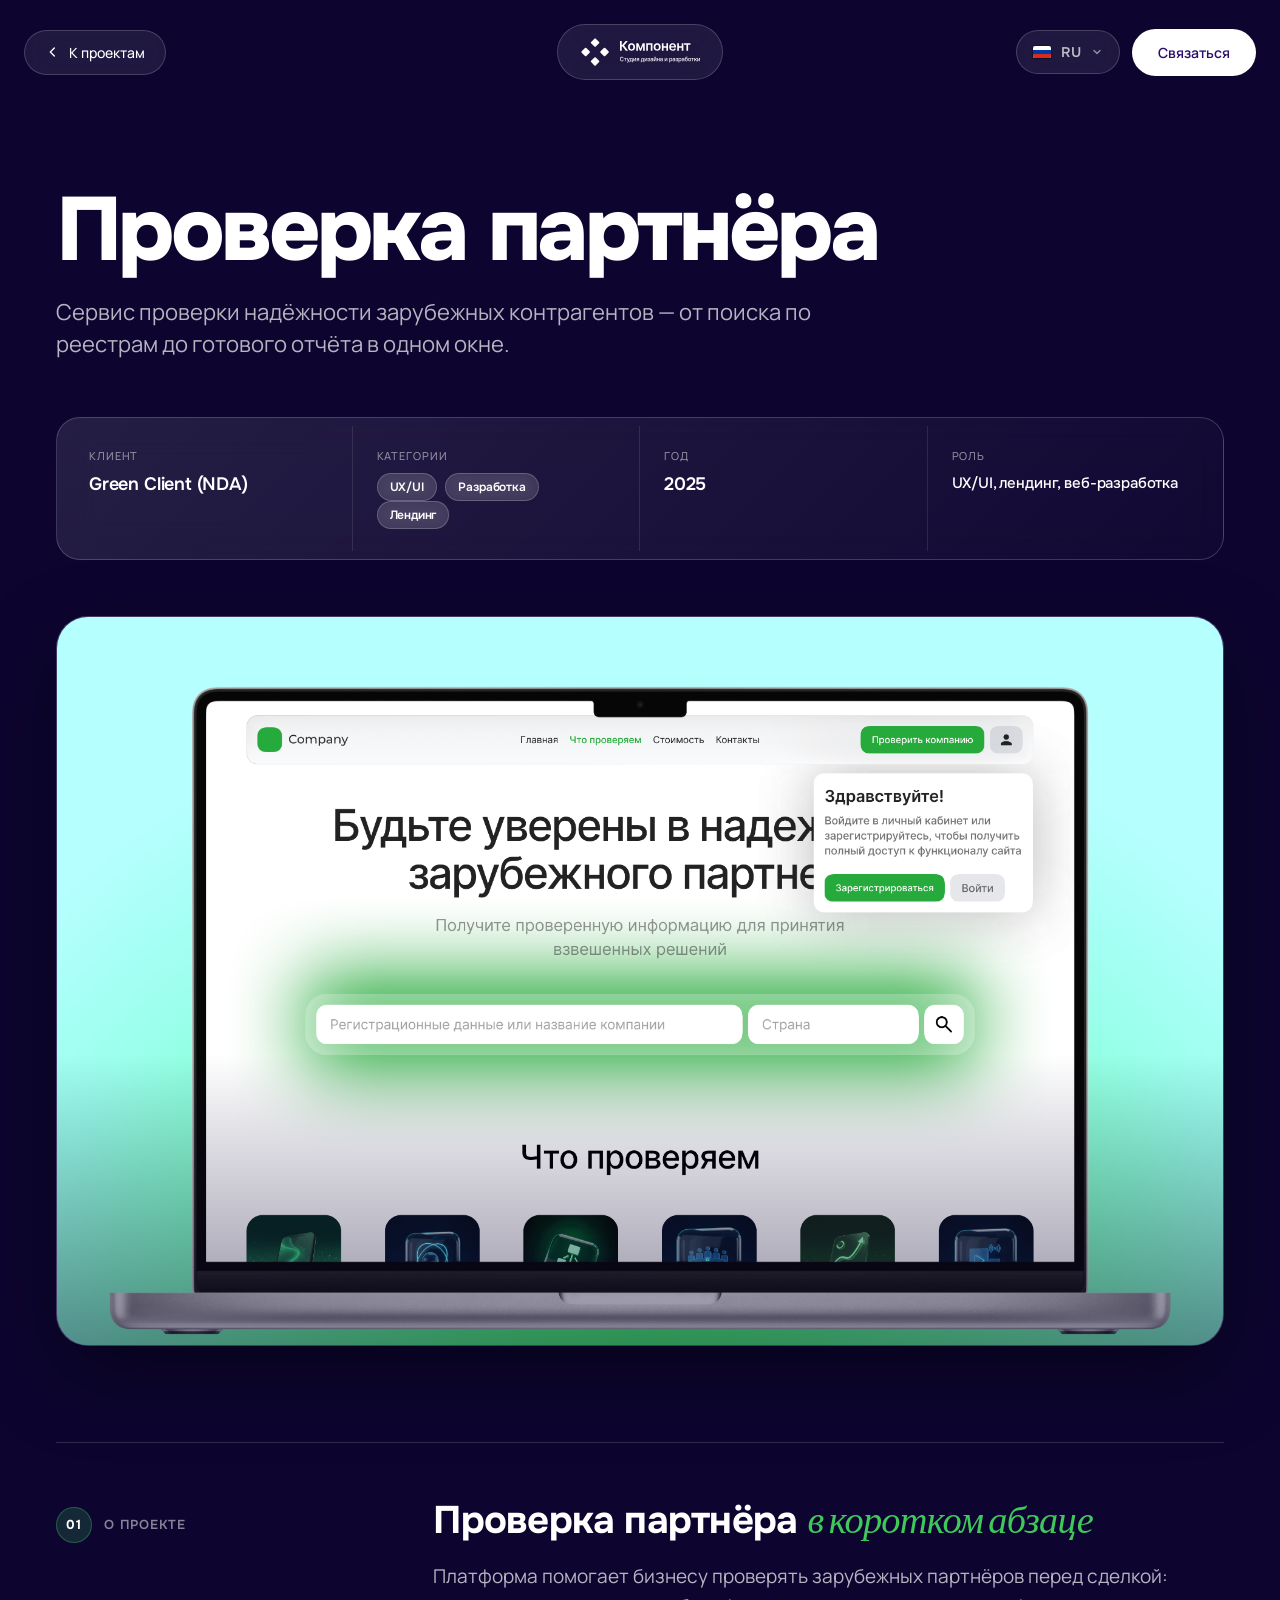
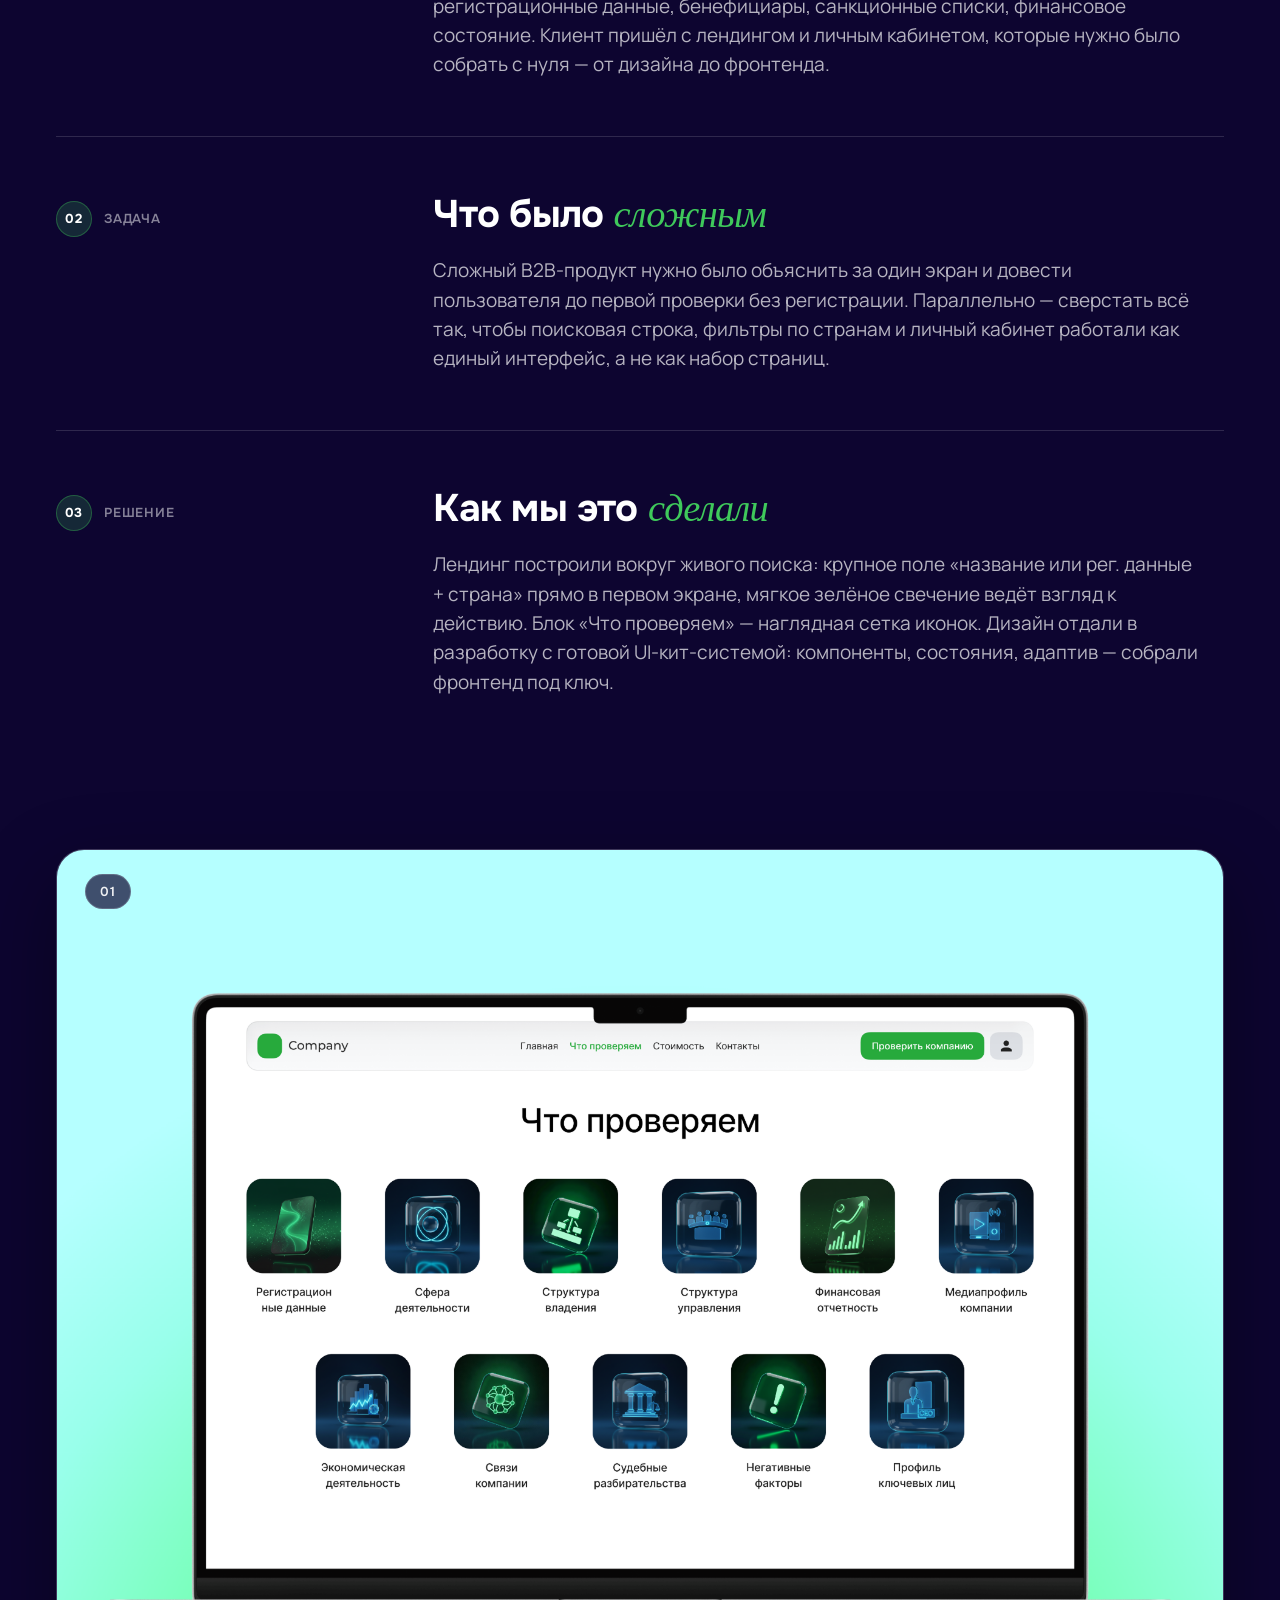
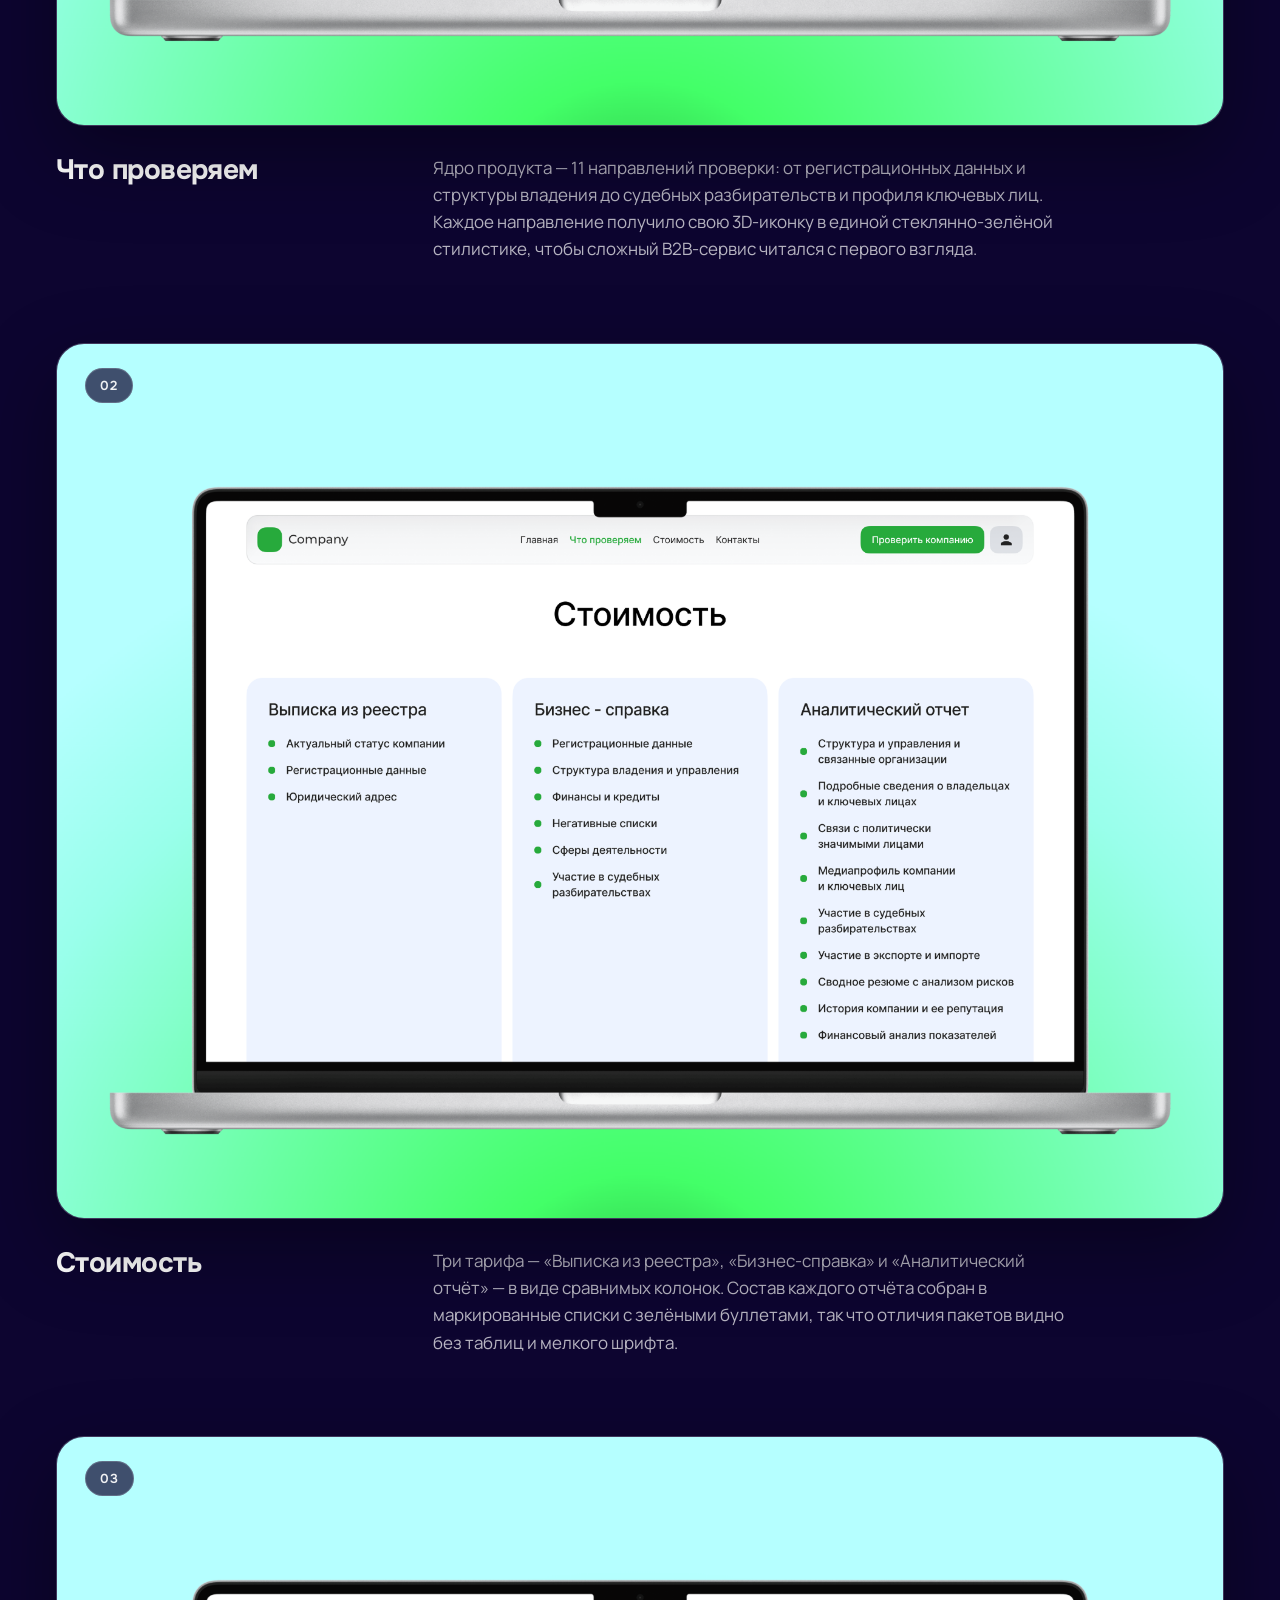
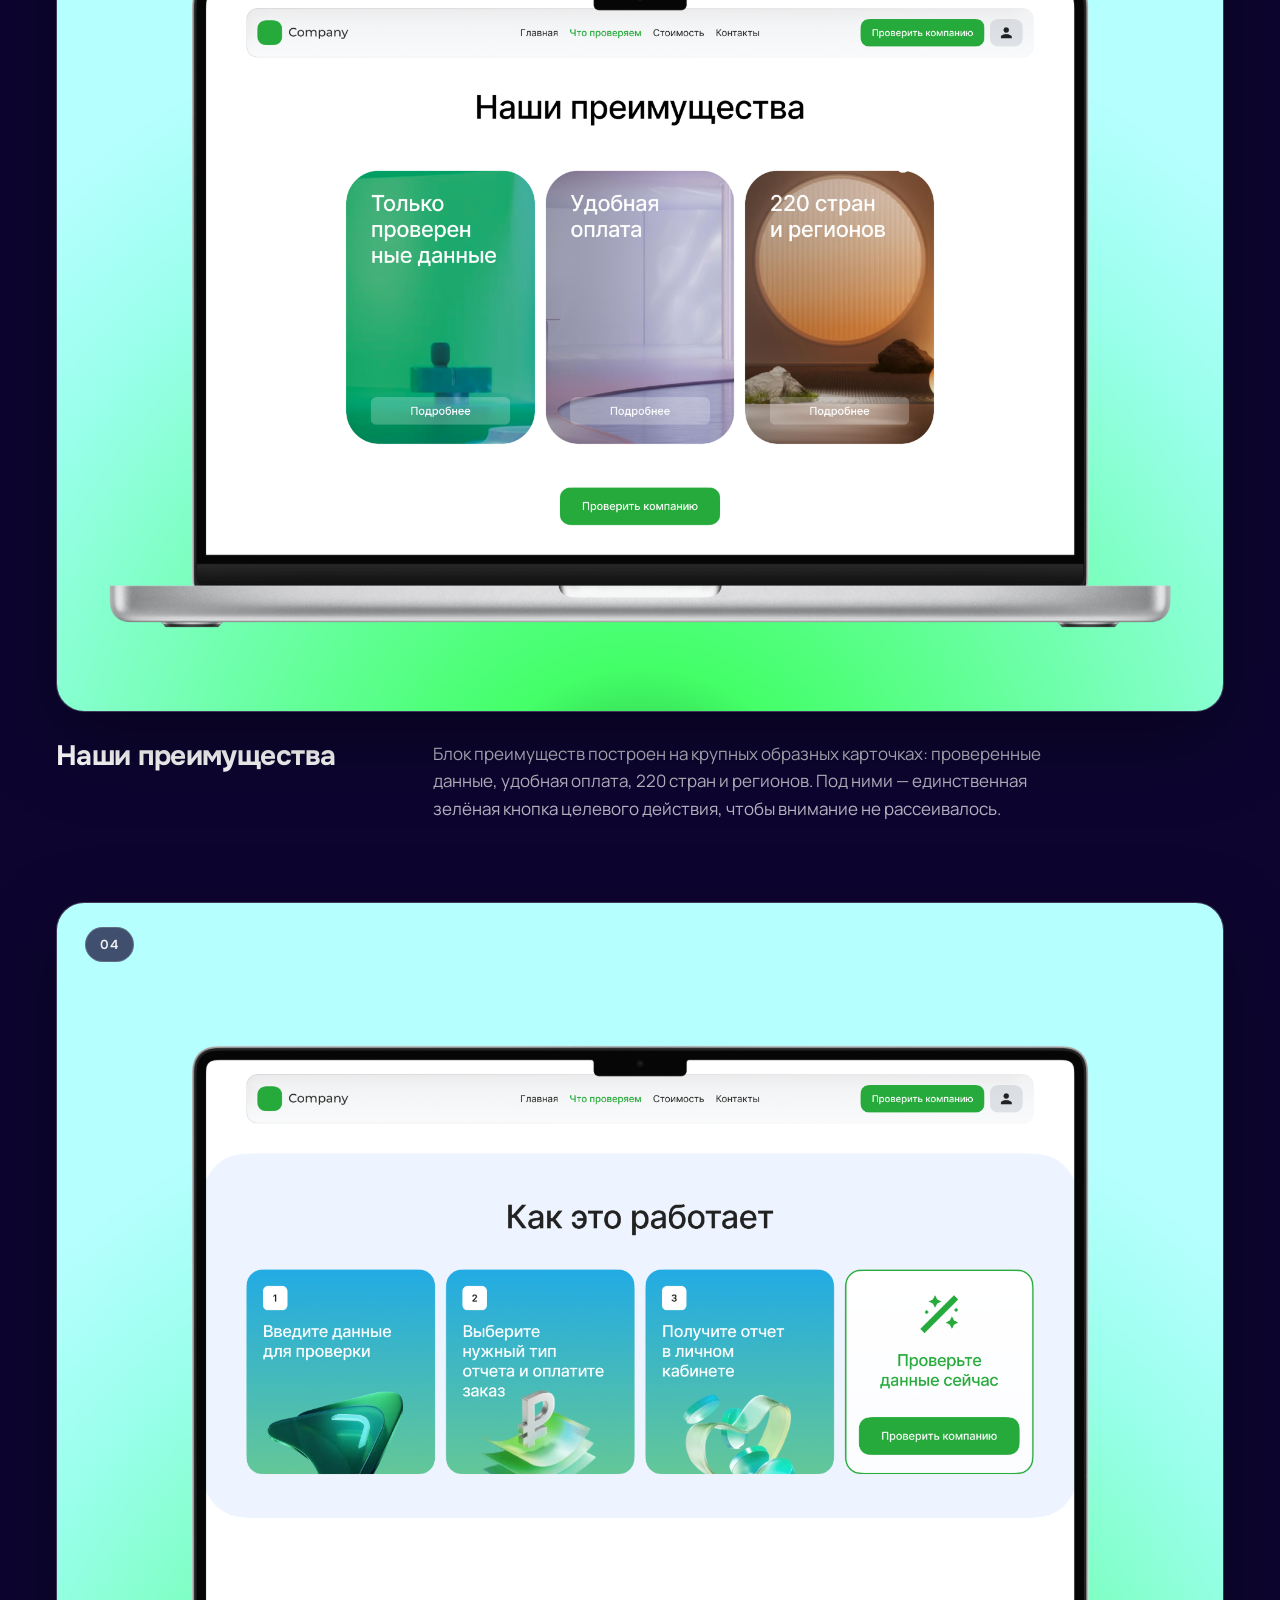
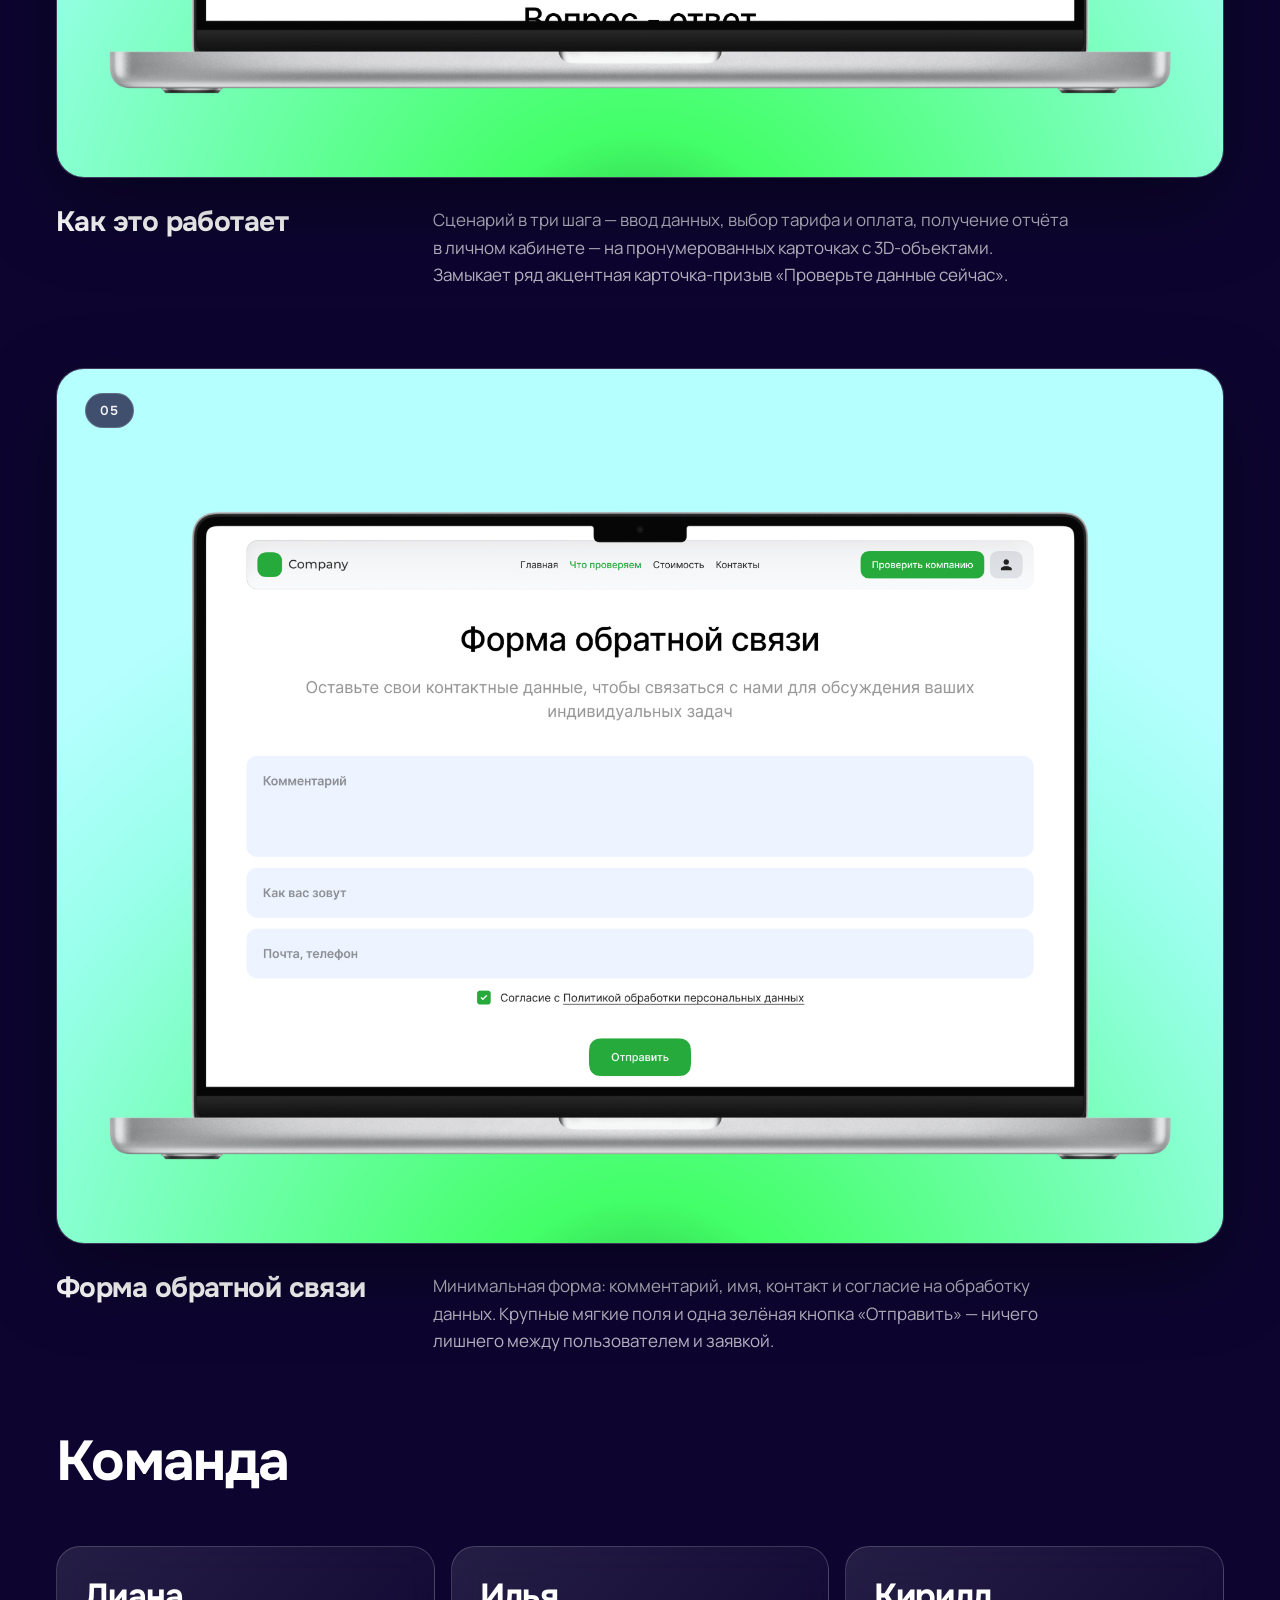
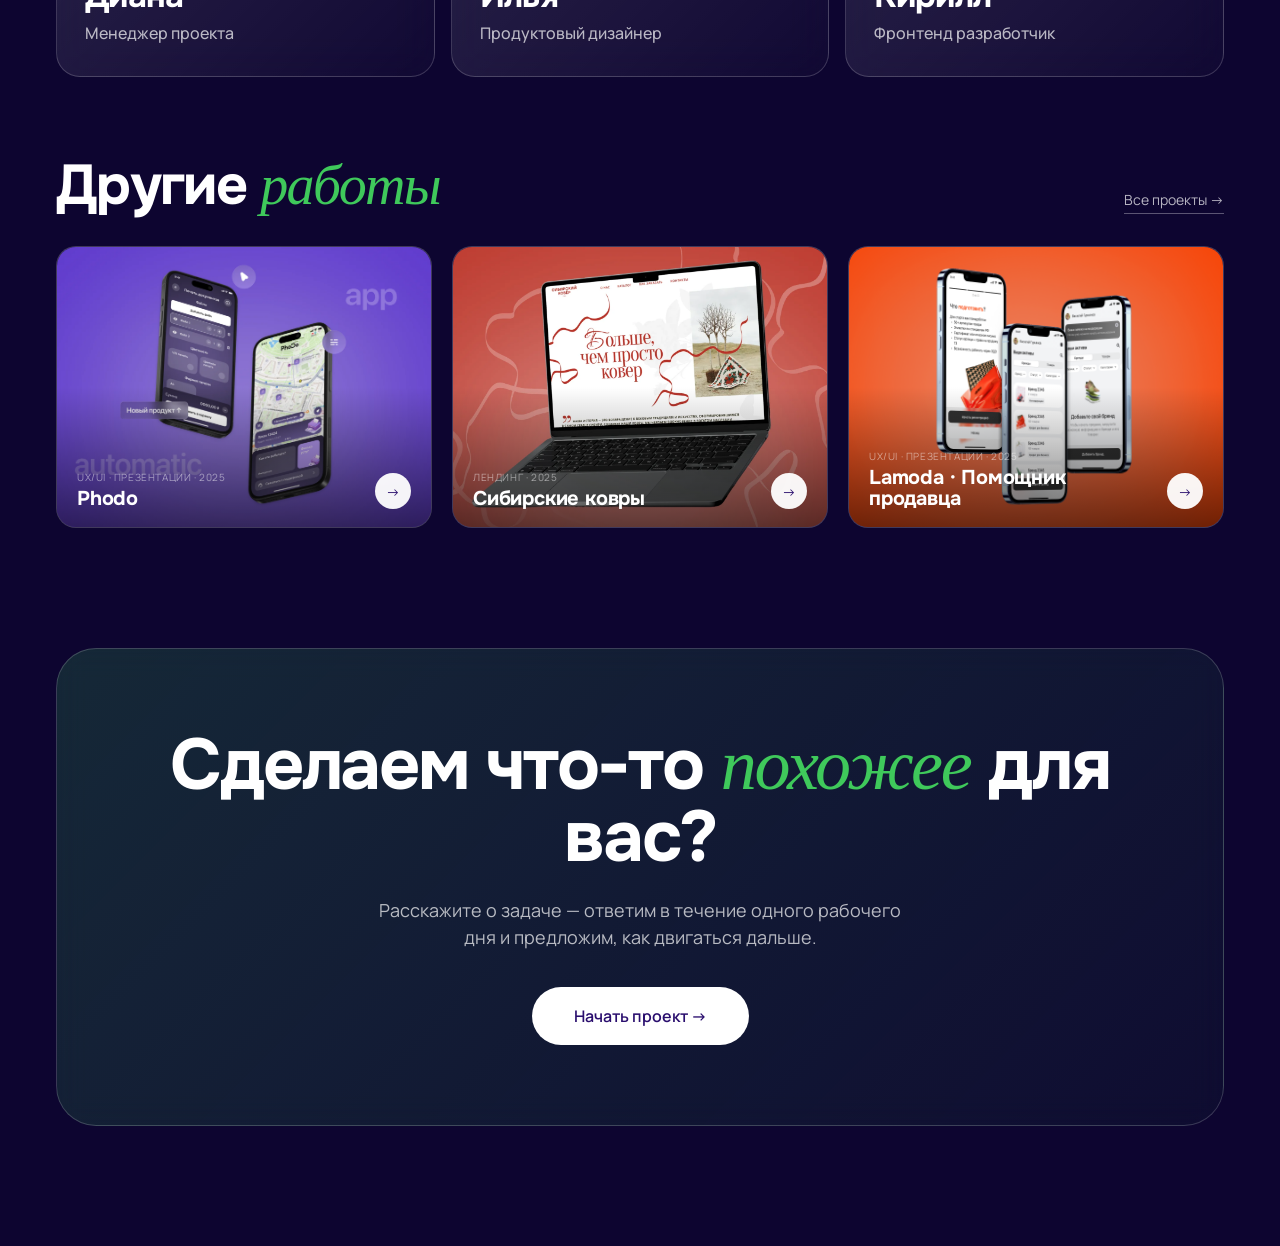
==== commit d2615b47: "Add files via upload" ====
--- a/Case.html
+++ b/Case.html
@@ -4,6 +4,28 @@
 <meta charset="utf-8" />
 <meta name="viewport" content="width=device-width, initial-scale=1" />
 <title>Кейс — Component®</title>
+<meta name="description" id="seo-desc" content="Кейс студии Component® — брендинг, веб-дизайн, интерфейсы и разработка." />
+<meta name="author" content="Component Studio" />
+<meta name="robots" content="index, follow, max-image-preview:large" />
+<meta name="theme-color" content="#1a0d4a" />
+<link rel="canonical" id="seo-canonical" href="https://componentstudio.ru/Case.html" />
+
+<link rel="icon" type="image/svg+xml" href="assets/Logo.svg" />
+<link rel="apple-touch-icon" href="assets/Logo.svg" />
+
+<meta property="og:type" content="article" />
+<meta property="og:site_name" content="Component®" />
+<meta property="og:locale" content="ru_RU" />
+<meta property="og:url" id="seo-og-url" content="https://componentstudio.ru/Case.html" />
+<meta property="og:title" id="seo-og-title" content="Кейс — Component®" />
+<meta property="og:description" id="seo-og-desc" content="Кейс студии Component® — брендинг, веб-дизайн, интерфейсы и разработка." />
+<meta property="og:image" id="seo-og-image" content="https://componentstudio.ru/assets/og-image.png" />
+
+<meta name="twitter:card" content="summary_large_image" />
+<meta name="twitter:title" id="seo-tw-title" content="Кейс — Component®" />
+<meta name="twitter:description" id="seo-tw-desc" content="Кейс студии Component®." />
+<meta name="twitter:image" id="seo-tw-image" content="https://componentstudio.ru/assets/og-image.png" />
+
 <link rel="stylesheet" href="case.css" />
 <link rel="stylesheet" href="case-page.css" />
 </head>
@@ -47,6 +69,26 @@
 
   document.title = `${data.name} — Кейс · Component®`;
 
+  // Per-case SEO meta
+  (function () {
+    const url = `https://componentstudio.ru/Case.html?id=${data.id}`;
+    const desc = (data.lead || data.about || `Кейс студии Component® — ${data.name}.`).replace(/<[^>]*>/g, '').slice(0, 300);
+    const title = `${data.name} — Кейс · Component®`;
+    const img = data.cover && /^https?:/.test(data.cover)
+      ? data.cover
+      : 'https://componentstudio.ru/' + (data.cover || 'assets/og-image.png');
+    const set = (id, attr, val) => { const el = document.getElementById(id); if (el) el.setAttribute(attr, val); };
+    set('seo-desc', 'content', desc);
+    set('seo-canonical', 'href', url);
+    set('seo-og-url', 'content', url);
+    set('seo-og-title', 'content', title);
+    set('seo-og-desc', 'content', desc);
+    set('seo-og-image', 'content', img);
+    set('seo-tw-title', 'content', title);
+    set('seo-tw-desc', 'content', desc);
+    set('seo-tw-image', 'content', img);
+  })();
+
   // Per-case accent pulled from the cover image — recolors every purple glow,
   // em-italic, number badge, hover and CTA on the page.
   if (data.accent) {
